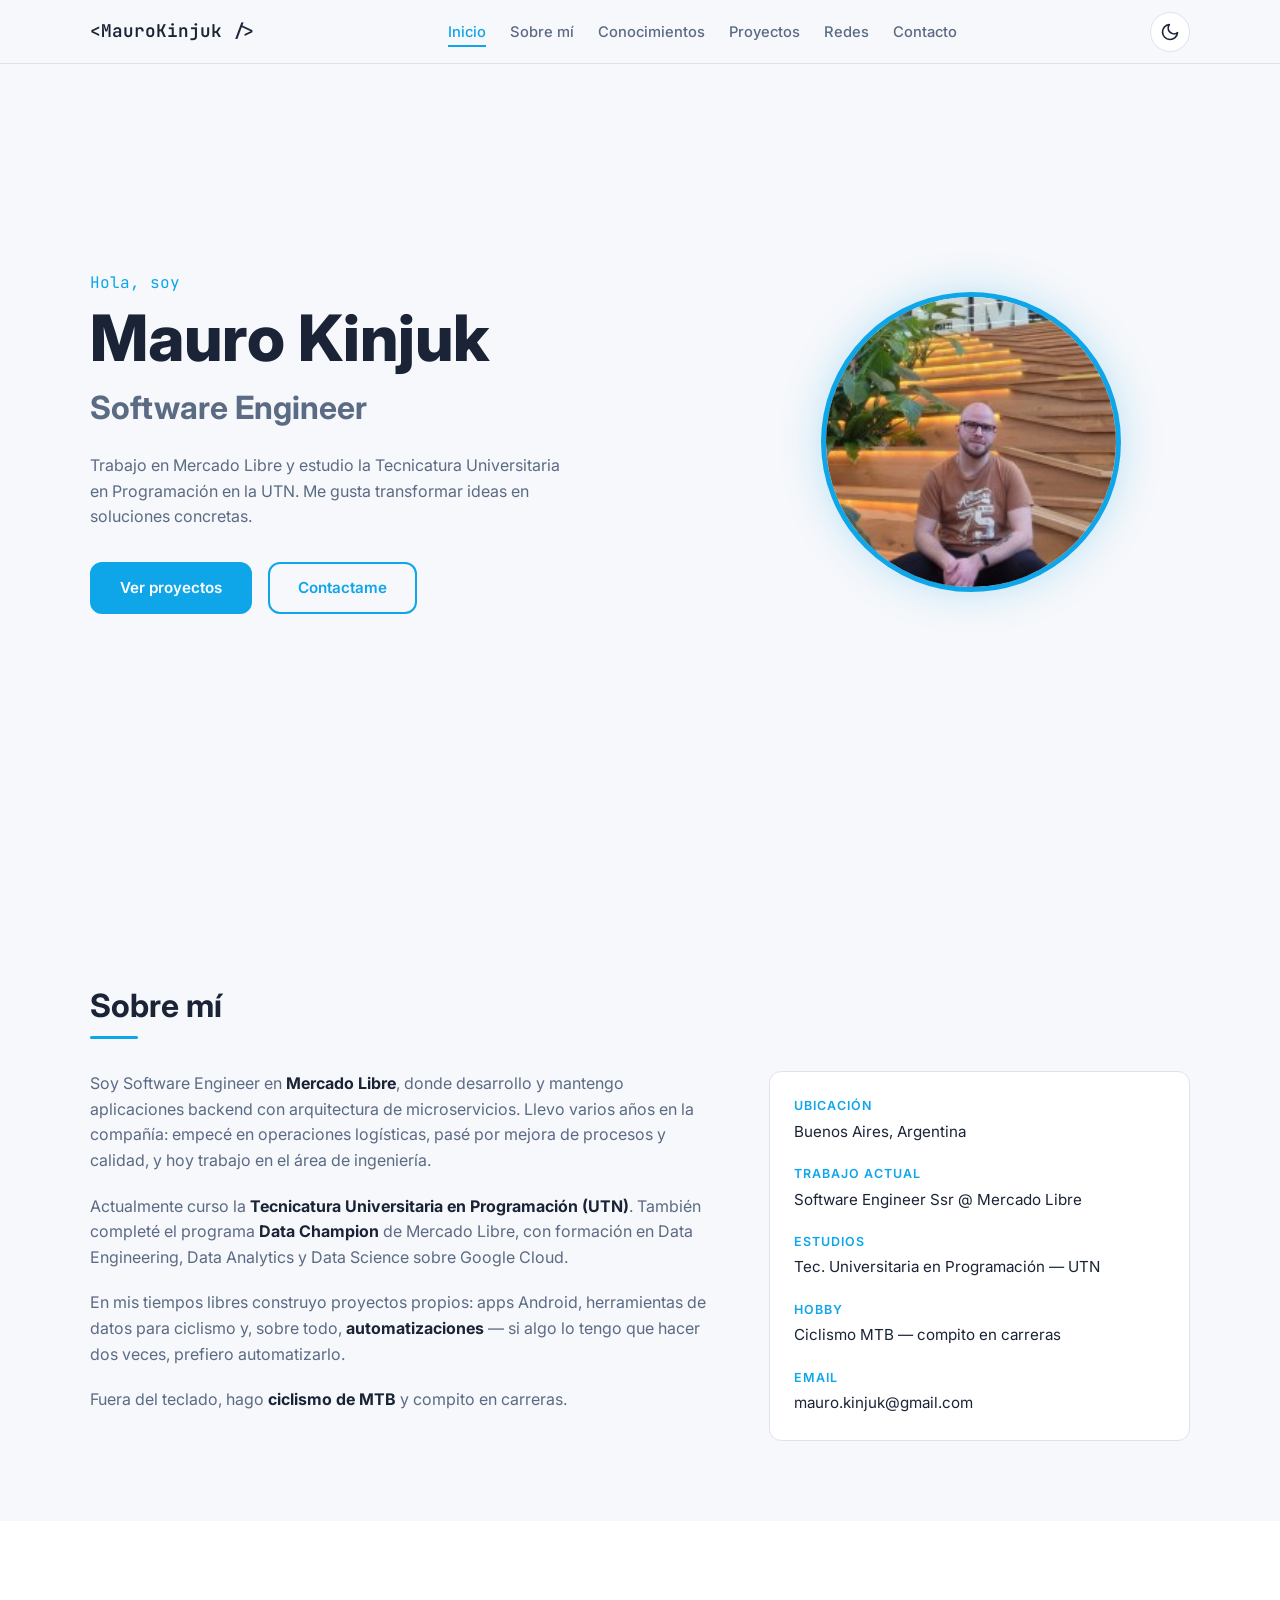
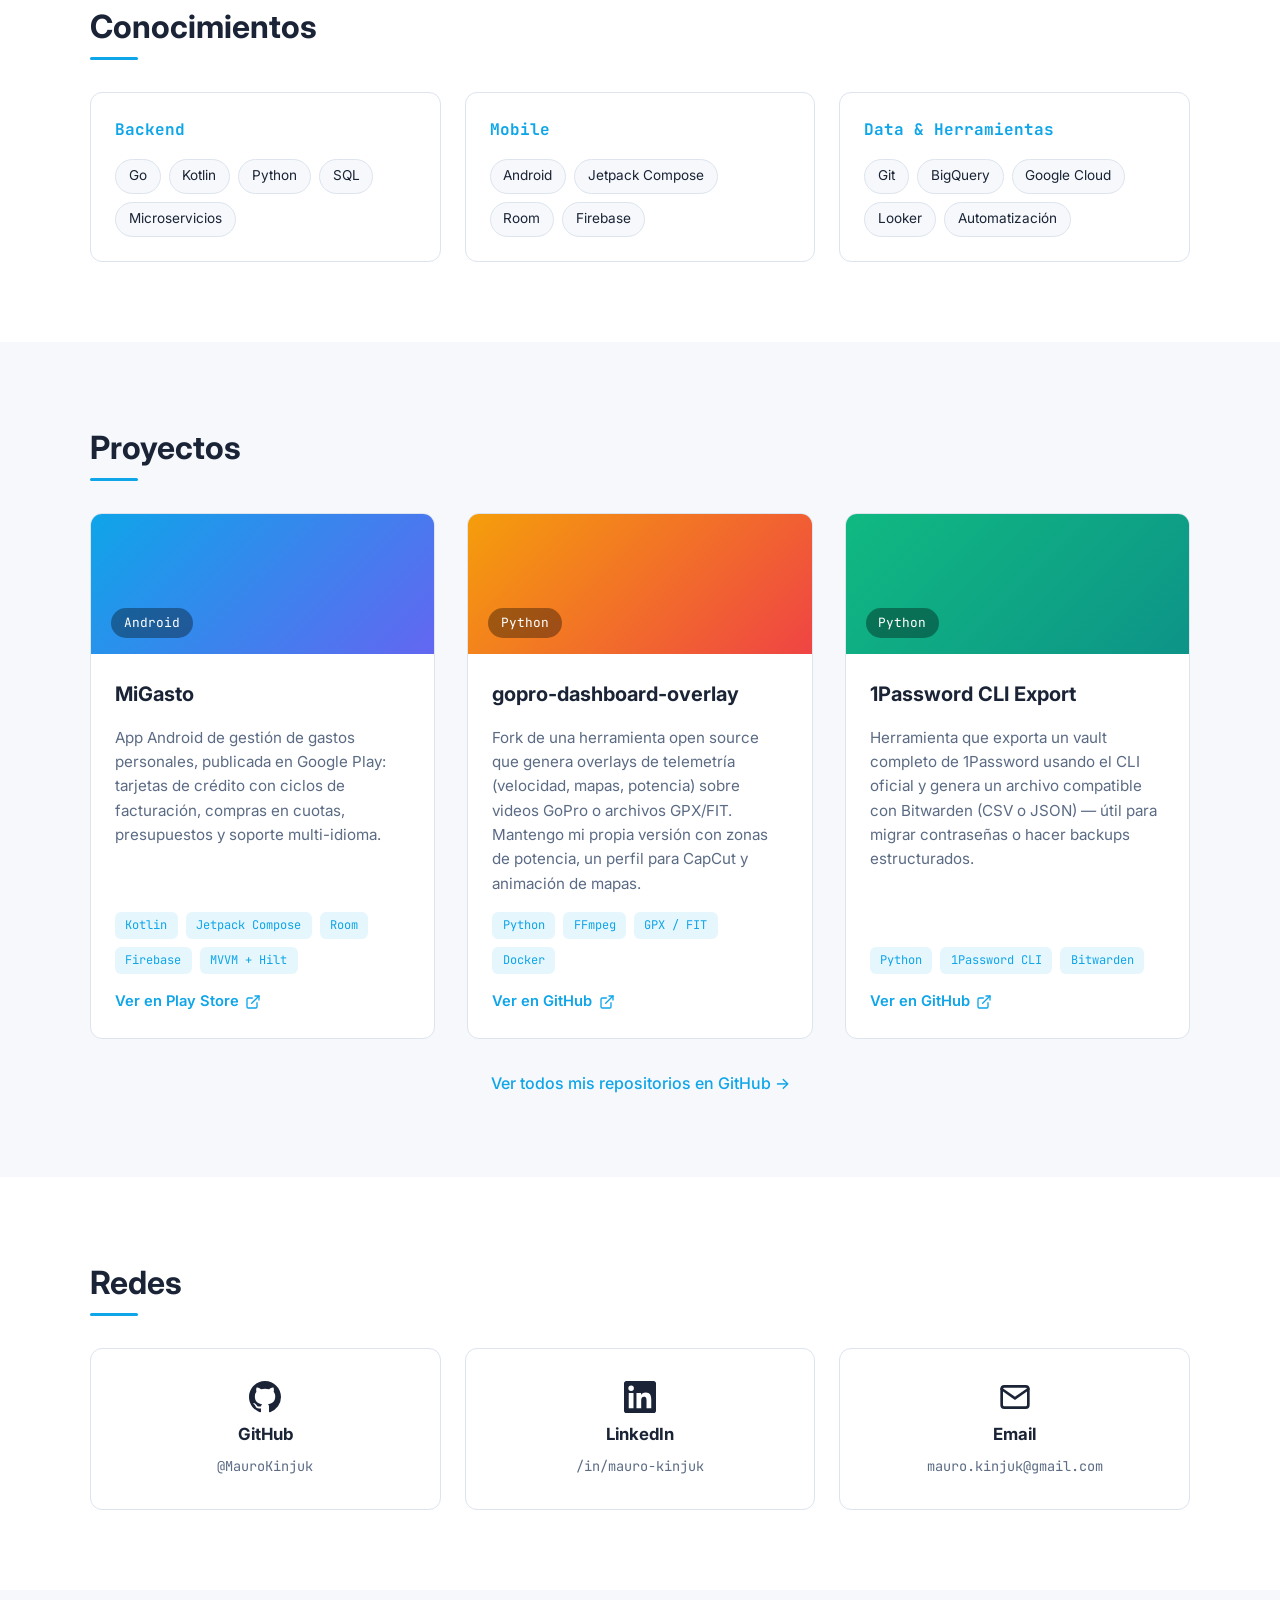
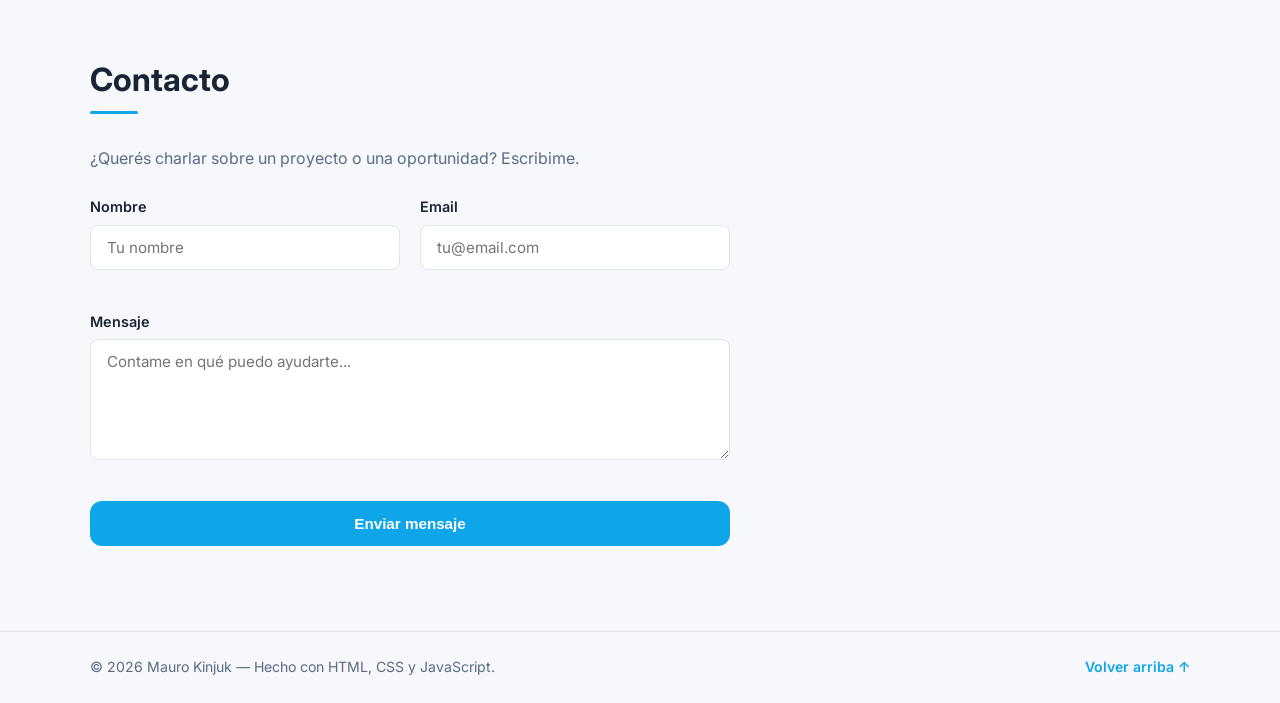
==== index.html @ 1a722864 "Portfolio personal — HTML, CSS y JS vanilla Sitio de una página con menú, presentación con foto, inf" ====
<!DOCTYPE html>
<html lang="es" data-theme="dark">
<head>
  <meta charset="UTF-8">
  <meta name="viewport" content="width=device-width, initial-scale=1.0">
  <meta name="description" content="Portfolio de Mauro Kinjuk — Software Developer en Mercado Libre. Backend, Android, Data.">
  <title>Mauro Kinjuk | Portfolio</title>
  <link rel="preconnect" href="https://fonts.googleapis.com">
  <link rel="preconnect" href="https://fonts.gstatic.com" crossorigin>
  <link href="https://fonts.googleapis.com/css2?family=Inter:wght@400;500;600;700;800&family=JetBrains+Mono:wght@400;600&display=swap" rel="stylesheet">
  <link rel="stylesheet" href="css/styles.css">
  <link rel="icon" href="data:image/svg+xml,%3Csvg xmlns='http://www.w3.org/2000/svg' viewBox='0 0 100 100'%3E%3Crect width='100' height='100' rx='20' fill='%230ea5e9'/%3E%3Ctext x='50' y='68' font-size='52' font-family='monospace' font-weight='bold' fill='white' text-anchor='middle'%3EMK%3C/text%3E%3C/svg%3E">
  <script>
    (function () {
      var saved = localStorage.getItem('theme');
      var theme = saved || (window.matchMedia('(prefers-color-scheme: light)').matches ? 'light' : 'dark');
      document.documentElement.setAttribute('data-theme', theme);
    })();
  </script>
</head>
<body>

  <!-- ======= HEADER / MENU ======= -->
  <header class="header" id="header">
    <nav class="nav container">
      <a href="#inicio" class="nav__logo">&lt;MauroKinjuk /&gt;</a>

      <ul class="nav__list" id="nav-menu">
        <li><a href="#inicio" class="nav__link active">Inicio</a></li>
        <li><a href="#sobre-mi" class="nav__link">Sobre mí</a></li>
        <li><a href="#conocimientos" class="nav__link">Conocimientos</a></li>
        <li><a href="#proyectos" class="nav__link">Proyectos</a></li>
        <li><a href="#redes" class="nav__link">Redes</a></li>
        <li><a href="#contacto" class="nav__link">Contacto</a></li>
      </ul>

      <div class="nav__actions">
        <button class="theme-toggle" id="theme-toggle" aria-label="Cambiar tema">
          <svg class="icon-sun" xmlns="http://www.w3.org/2000/svg" width="20" height="20" viewBox="0 0 24 24" fill="none" stroke="currentColor" stroke-width="2" stroke-linecap="round" stroke-linejoin="round"><circle cx="12" cy="12" r="5"/><line x1="12" y1="1" x2="12" y2="3"/><line x1="12" y1="21" x2="12" y2="23"/><line x1="4.22" y1="4.22" x2="5.64" y2="5.64"/><line x1="18.36" y1="18.36" x2="19.78" y2="19.78"/><line x1="1" y1="12" x2="3" y2="12"/><line x1="21" y1="12" x2="23" y2="12"/><line x1="4.22" y1="19.78" x2="5.64" y2="18.36"/><line x1="18.36" y1="5.64" x2="19.78" y2="4.22"/></svg>
          <svg class="icon-moon" xmlns="http://www.w3.org/2000/svg" width="20" height="20" viewBox="0 0 24 24" fill="none" stroke="currentColor" stroke-width="2" stroke-linecap="round" stroke-linejoin="round"><path d="M21 12.79A9 9 0 1 1 11.21 3 7 7 0 0 0 21 12.79z"/></svg>
        </button>
        <button class="nav__toggle" id="nav-toggle" aria-label="Abrir menú" aria-expanded="false">
          <span></span><span></span><span></span>
        </button>
      </div>
    </nav>
  </header>

  <main>
    <!-- ======= HERO / PRESENTACION ======= -->
    <section class="hero section" id="inicio">
      <div class="container hero__container">
        <div class="hero__data">
          <span class="hero__greeting">Hola, soy</span>
          <h1 class="hero__name">Mauro Kinjuk</h1>
          <h2 class="hero__role">Software Engineer</h2>
          <p class="hero__description">
            Trabajo en Mercado Libre y estudio la Tecnicatura
            Universitaria en Programación en la UTN. Me gusta transformar
            ideas en soluciones concretas.
          </p>
          <div class="hero__buttons">
            <a href="#proyectos" class="btn btn--primary">Ver proyectos</a>
            <a href="#contacto" class="btn btn--outline">Contactame</a>
          </div>
        </div>
        <div class="hero__img">
          <img src="assets/profile.jpg" alt="Foto de Mauro Kinjuk" width="320" height="320">
        </div>
      </div>
    </section>

    <!-- ======= SOBRE MI / INFORMACION GENERAL ======= -->
    <section class="section" id="sobre-mi">
      <div class="container">
        <h2 class="section__title">Sobre mí</h2>
        <div class="about">
          <div class="about__text">
            <p>
              Soy Software Engineer en <strong>Mercado Libre</strong>, donde desarrollo y
              mantengo aplicaciones backend con arquitectura de microservicios.
              Llevo varios años en la compañía: empecé en operaciones logísticas,
              pasé por mejora de procesos y calidad, y hoy trabajo en el área
              de ingeniería.
            </p>
            <p>
              Actualmente curso la <strong>Tecnicatura Universitaria en Programación
              (UTN)</strong>. También completé el programa <strong>Data Champion</strong>
              de Mercado Libre, con formación en Data Engineering, Data Analytics
              y Data Science sobre Google Cloud.
            </p>
            <p>
              En mis tiempos libres construyo proyectos propios: apps Android,
              herramientas de datos para ciclismo y, sobre todo,
              <strong>automatizaciones</strong> — si algo lo tengo que hacer dos
              veces, prefiero automatizarlo.
            </p>
            <p>
              Fuera del teclado, hago <strong>ciclismo de MTB</strong> y compito
              en carreras.
            </p>
          </div>
          <ul class="about__facts">
            <li>
              <span class="fact__label">Ubicación</span>
              <span class="fact__value">Buenos Aires, Argentina</span>
            </li>
            <li>
              <span class="fact__label">Trabajo actual</span>
              <span class="fact__value">Software Engineer Ssr @ Mercado Libre</span>
            </li>
            <li>
              <span class="fact__label">Estudios</span>
              <span class="fact__value">Tec. Universitaria en Programación — UTN</span>
            </li>
            <li>
              <span class="fact__label">Hobby</span>
              <span class="fact__value">Ciclismo MTB — compito en carreras</span>
            </li>
            <li>
              <span class="fact__label">Email</span>
              <a class="fact__value fact__link" href="mailto:mauro.kinjuk@gmail.com">mauro.kinjuk@gmail.com</a>
            </li>
          </ul>
        </div>
      </div>
    </section>

    <!-- ======= CONOCIMIENTOS ======= -->
    <section class="section section--alt" id="conocimientos">
      <div class="container">
        <h2 class="section__title">Conocimientos</h2>
        <div class="skills">
          <div class="skill-group">
            <h3 class="skill-group__title">Backend</h3>
            <ul class="skill-group__list">
              <li class="skill">Go</li>
              <li class="skill">Kotlin</li>
              <li class="skill">Python</li>
              <li class="skill">SQL</li>
              <li class="skill">Microservicios</li>
            </ul>
          </div>
          <div class="skill-group">
            <h3 class="skill-group__title">Mobile</h3>
            <ul class="skill-group__list">
              <li class="skill">Android</li>
              <li class="skill">Jetpack Compose</li>
              <li class="skill">Room</li>
              <li class="skill">Firebase</li>
            </ul>
          </div>
          <div class="skill-group">
            <h3 class="skill-group__title">Data &amp; Herramientas</h3>
            <ul class="skill-group__list">
              <li class="skill">Git</li>
              <li class="skill">BigQuery</li>
              <li class="skill">Google Cloud</li>
              <li class="skill">Looker</li>
              <li class="skill">Automatización</li>
            </ul>
          </div>
        </div>
      </div>
    </section>

    <!-- ======= PROYECTOS ======= -->
    <section class="section" id="proyectos">
      <div class="container">
        <h2 class="section__title">Proyectos</h2>
        <div class="projects">

          <article class="project-card">
            <div class="project-card__header project-card__header--finarg">
              <span class="project-card__tag">Android</span>
            </div>
            <div class="project-card__body">
              <h3 class="project-card__title">MiGasto</h3>
              <p class="project-card__description">
                App Android de gestión de gastos personales, publicada en
                Google Play: tarjetas de crédito con ciclos de facturación,
                compras en cuotas, presupuestos y soporte multi-idioma.
              </p>
              <ul class="project-card__tech">
                <li>Kotlin</li>
                <li>Jetpack Compose</li>
                <li>Room</li>
                <li>Firebase</li>
                <li>MVVM + Hilt</li>
              </ul>
              <a class="project-card__link" href="https://play.google.com/store/apps/details?id=com.tordy.migasto&hl=es_DO" target="_blank" rel="noopener">
                Ver en Play Store
                <svg xmlns="http://www.w3.org/2000/svg" width="16" height="16" viewBox="0 0 24 24" fill="none" stroke="currentColor" stroke-width="2" stroke-linecap="round" stroke-linejoin="round"><path d="M18 13v6a2 2 0 0 1-2 2H5a2 2 0 0 1-2-2V8a2 2 0 0 1 2-2h6"/><polyline points="15 3 21 3 21 9"/><line x1="10" y1="14" x2="21" y2="3"/></svg>
              </a>
            </div>
          </article>

          <article class="project-card">
            <div class="project-card__header project-card__header--gopro">
              <span class="project-card__tag">Python</span>
            </div>
            <div class="project-card__body">
              <h3 class="project-card__title">gopro-dashboard-overlay</h3>
              <p class="project-card__description">
                Fork de una herramienta open source que genera overlays de
                telemetría (velocidad, mapas, potencia) sobre videos GoPro
                o archivos GPX/FIT. Mantengo mi propia versión con zonas de
                potencia, un perfil para CapCut y animación de mapas.
              </p>
              <ul class="project-card__tech">
                <li>Python</li>
                <li>FFmpeg</li>
                <li>GPX / FIT</li>
                <li>Docker</li>
              </ul>
              <a class="project-card__link" href="https://github.com/MauroKinjuk/gopro-dashboard-overlay" target="_blank" rel="noopener">
                Ver en GitHub
                <svg xmlns="http://www.w3.org/2000/svg" width="16" height="16" viewBox="0 0 24 24" fill="none" stroke="currentColor" stroke-width="2" stroke-linecap="round" stroke-linejoin="round"><path d="M18 13v6a2 2 0 0 1-2 2H5a2 2 0 0 1-2-2V8a2 2 0 0 1 2-2h6"/><polyline points="15 3 21 3 21 9"/><line x1="10" y1="14" x2="21" y2="3"/></svg>
              </a>
            </div>
          </article>

          <article class="project-card">
            <div class="project-card__header project-card__header--onepass">
              <span class="project-card__tag">Python</span>
            </div>
            <div class="project-card__body">
              <h3 class="project-card__title">1Password CLI Export</h3>
              <p class="project-card__description">
                Herramienta que exporta un vault completo de 1Password usando
                el CLI oficial y genera un archivo compatible con Bitwarden
                (CSV o JSON) — útil para migrar contraseñas o hacer backups
                estructurados.
              </p>
              <ul class="project-card__tech">
                <li>Python</li>
                <li>1Password CLI</li>
                <li>Bitwarden</li>
              </ul>
              <a class="project-card__link" href="https://github.com/MauroKinjuk/1Password-CLI-Export" target="_blank" rel="noopener">
                Ver en GitHub
                <svg xmlns="http://www.w3.org/2000/svg" width="16" height="16" viewBox="0 0 24 24" fill="none" stroke="currentColor" stroke-width="2" stroke-linecap="round" stroke-linejoin="round"><path d="M18 13v6a2 2 0 0 1-2 2H5a2 2 0 0 1-2-2V8a2 2 0 0 1 2-2h6"/><polyline points="15 3 21 3 21 9"/><line x1="10" y1="14" x2="21" y2="3"/></svg>
              </a>
            </div>
          </article>

        </div>
        <p class="projects__more">
          <a href="https://github.com/MauroKinjuk?tab=repositories" target="_blank" rel="noopener">
            Ver todos mis repositorios en GitHub →
          </a>
        </p>
      </div>
    </section>

    <!-- ======= REDES ======= -->
    <section class="section section--alt" id="redes">
      <div class="container">
        <h2 class="section__title">Redes</h2>
        <div class="social">
          <a class="social-card" href="https://github.com/MauroKinjuk" target="_blank" rel="noopener">
            <svg xmlns="http://www.w3.org/2000/svg" width="32" height="32" viewBox="0 0 24 24" fill="currentColor"><path d="M12 0C5.37 0 0 5.37 0 12c0 5.31 3.435 9.795 8.205 11.385.6.105.825-.255.825-.57 0-.285-.015-1.23-.015-2.235-3.015.555-3.795-.735-4.035-1.41-.135-.345-.72-1.41-1.23-1.695-.42-.225-1.02-.78-.015-.795.945-.015 1.62.87 1.845 1.23 1.08 1.815 2.805 1.305 3.495.99.105-.78.42-1.305.765-1.605-2.67-.3-5.46-1.335-5.46-5.925 0-1.305.465-2.385 1.23-3.225-.12-.3-.54-1.53.12-3.18 0 0 1.005-.315 3.3 1.23.96-.27 1.98-.405 3-.405s2.04.135 3 .405c2.295-1.56 3.3-1.23 3.3-1.23.66 1.65.24 2.88.12 3.18.765.84 1.23 1.905 1.23 3.225 0 4.605-2.805 5.625-5.475 5.925.435.375.81 1.095.81 2.22 0 1.605-.015 2.895-.015 3.3 0 .315.225.69.825.57A12.02 12.02 0 0 0 24 12c0-6.63-5.37-12-12-12z"/></svg>
            <span class="social-card__name">GitHub</span>
            <span class="social-card__user">@MauroKinjuk</span>
          </a>
          <a class="social-card" href="https://www.linkedin.com/in/mauro-kinjuk/" target="_blank" rel="noopener">
            <svg xmlns="http://www.w3.org/2000/svg" width="32" height="32" viewBox="0 0 24 24" fill="currentColor"><path d="M20.447 20.452h-3.554v-5.569c0-1.328-.027-3.037-1.852-3.037-1.853 0-2.136 1.445-2.136 2.939v5.667H9.351V9h3.414v1.561h.046c.477-.9 1.637-1.85 3.37-1.85 3.601 0 4.267 2.37 4.267 5.455v6.286zM5.337 7.433a2.062 2.062 0 1 1 0-4.125 2.062 2.062 0 0 1 0 4.125zM7.119 20.452H3.555V9h3.564v11.452zM22.225 0H1.771C.792 0 0 .774 0 1.729v20.542C0 23.227.792 24 1.771 24h20.451C23.2 24 24 23.227 24 22.271V1.729C24 .774 23.2 0 22.225 0z"/></svg>
            <span class="social-card__name">LinkedIn</span>
            <span class="social-card__user">/in/mauro-kinjuk</span>
          </a>
          <a class="social-card" href="mailto:mauro.kinjuk@gmail.com">
            <svg xmlns="http://www.w3.org/2000/svg" width="32" height="32" viewBox="0 0 24 24" fill="none" stroke="currentColor" stroke-width="2" stroke-linecap="round" stroke-linejoin="round"><path d="M4 4h16c1.1 0 2 .9 2 2v12c0 1.1-.9 2-2 2H4c-1.1 0-2-.9-2-2V6c0-1.1.9-2 2-2z"/><polyline points="22,6 12,13 2,6"/></svg>
            <span class="social-card__name">Email</span>
            <span class="social-card__user">mauro.kinjuk@gmail.com</span>
          </a>
        </div>
      </div>
    </section>

    <!-- ======= CONTACTO ======= -->
    <section class="section" id="contacto">
      <div class="container">
        <h2 class="section__title">Contacto</h2>
        <p class="contact__intro">¿Querés charlar sobre un proyecto o una oportunidad? Escribime.</p>
        <form class="contact-form" id="contact-form" novalidate>
          <div class="form-row">
            <div class="form-field">
              <label for="nombre">Nombre</label>
              <input type="text" id="nombre" name="nombre" placeholder="Tu nombre" required>
              <span class="form-error" id="error-nombre"></span>
            </div>
            <div class="form-field">
              <label for="email">Email</label>
              <input type="email" id="email" name="email" placeholder="tu@email.com" required>
              <span class="form-error" id="error-email"></span>
            </div>
          </div>
          <div class="form-field">
            <label for="mensaje">Mensaje</label>
            <textarea id="mensaje" name="mensaje" rows="5" placeholder="Contame en qué puedo ayudarte..." required></textarea>
            <span class="form-error" id="error-mensaje"></span>
          </div>
          <button type="submit" class="btn btn--primary">Enviar mensaje</button>
          <p class="form-status" id="form-status" role="status"></p>
        </form>
      </div>
    </section>
  </main>

  <!-- ======= FOOTER ======= -->
  <footer class="footer">
    <div class="container footer__container">
      <p>© <span id="year"></span> Mauro Kinjuk — Hecho con HTML, CSS y JavaScript.</p>
      <a href="#inicio" class="footer__top">Volver arriba ↑</a>
    </div>
  </footer>

  <script src="js/main.js"></script>
</body>
</html>
---- css/styles.css ----
/* ======= VARIABLES / TEMAS ======= */
:root {
  --font-body: 'Inter', system-ui, -apple-system, sans-serif;
  --font-mono: 'JetBrains Mono', ui-monospace, monospace;
  --accent: #0ea5e9;
  --accent-hover: #0284c7;
  --radius: 12px;
  --header-height: 64px;
  --transition: 0.25s ease;
}

[data-theme="dark"] {
  --bg: #0b1120;
  --bg-alt: #111a2e;
  --surface: #16203a;
  --surface-hover: #1d2b4a;
  --text: #e5eaf3;
  --text-muted: #9aa7bd;
  --border: #24304d;
  --shadow: rgba(0, 0, 0, 0.4);
}

[data-theme="light"] {
  --bg: #f6f8fb;
  --bg-alt: #ffffff;
  --surface: #ffffff;
  --surface-hover: #eef2f7;
  --text: #1a2436;
  --text-muted: #5b6b84;
  --border: #dde4ee;
  --shadow: rgba(15, 35, 70, 0.1);
}

/* ======= BASE ======= */
*, *::before, *::after { box-sizing: border-box; margin: 0; padding: 0; }

html { scroll-behavior: smooth; }

body {
  font-family: var(--font-body);
  background: var(--bg);
  color: var(--text);
  line-height: 1.6;
  transition: background var(--transition), color var(--transition);
}

img { max-width: 100%; display: block; }
a { color: var(--accent); text-decoration: none; }
ul { list-style: none; }

.container {
  width: min(1100px, 90%);
  margin-inline: auto;
}

.section {
  padding: 5rem 0;
  scroll-margin-top: var(--header-height);
}

.section--alt { background: var(--bg-alt); }

.section__title {
  font-size: 2rem;
  margin-bottom: 2.5rem;
  position: relative;
  display: inline-block;
}

.section__title::after {
  content: '';
  position: absolute;
  left: 0;
  bottom: -8px;
  width: 48px;
  height: 3px;
  background: var(--accent);
  border-radius: 2px;
}

.btn {
  display: inline-block;
  padding: 0.75rem 1.75rem;
  border-radius: var(--radius);
  font-weight: 600;
  font-size: 0.95rem;
  cursor: pointer;
  border: 2px solid var(--accent);
  transition: all var(--transition);
}

.btn--primary {
  background: var(--accent);
  color: #fff;
}
.btn--primary:hover { background: var(--accent-hover); border-color: var(--accent-hover); }

.btn--outline {
  background: transparent;
  color: var(--accent);
}
.btn--outline:hover { background: var(--accent); color: #fff; }

/* ======= HEADER / NAV ======= */
.header {
  position: fixed;
  top: 0;
  left: 0;
  width: 100%;
  height: var(--header-height);
  background: var(--bg);
  border-bottom: 1px solid var(--border);
  z-index: 100;
  transition: background var(--transition), box-shadow var(--transition);
}

.header.scrolled { box-shadow: 0 4px 20px var(--shadow); }

.nav {
  height: 100%;
  display: flex;
  align-items: center;
  justify-content: space-between;
  gap: 1rem;
}

.nav__logo {
  font-family: var(--font-mono);
  font-weight: 600;
  font-size: 1.1rem;
  color: var(--text);
}
.nav__logo:hover { color: var(--accent); }

.nav__list {
  display: flex;
  gap: 1.5rem;
}

.nav__link {
  color: var(--text-muted);
  font-size: 0.92rem;
  font-weight: 500;
  padding: 0.25rem 0;
  border-bottom: 2px solid transparent;
  transition: color var(--transition);
}

.nav__link:hover, .nav__link.active {
  color: var(--accent);
  border-bottom-color: var(--accent);
}

.nav__actions {
  display: flex;
  align-items: center;
  gap: 0.75rem;
}

.theme-toggle {
  background: var(--surface);
  border: 1px solid var(--border);
  color: var(--text);
  border-radius: 50%;
  width: 40px;
  height: 40px;
  display: grid;
  place-items: center;
  cursor: pointer;
  transition: all var(--transition);
}
.theme-toggle:hover { background: var(--surface-hover); }

[data-theme="dark"] .icon-moon { display: none; }
[data-theme="light"] .icon-sun { display: none; }

.nav__toggle {
  display: none;
  flex-direction: column;
  gap: 5px;
  background: none;
  border: none;
  cursor: pointer;
  padding: 6px;
}
.nav__toggle span {
  width: 24px;
  height: 2px;
  background: var(--text);
  transition: all var(--transition);
}

/* ======= HERO ======= */
.hero {
  min-height: 100vh;
  display: flex;
  align-items: center;
  padding-top: var(--header-height);
}

.hero__container {
  display: grid;
  grid-template-columns: 1.4fr 1fr;
  align-items: center;
  gap: 3rem;
}

.hero__greeting {
  font-family: var(--font-mono);
  color: var(--accent);
  font-size: 1rem;
}

.hero__name {
  font-size: clamp(2.5rem, 6vw, 4rem);
  font-weight: 800;
  line-height: 1.1;
  margin: 0.5rem 0;
}

.hero__role {
  font-size: clamp(1.3rem, 3vw, 2rem);
  font-weight: 700;
  color: var(--text-muted);
  margin-bottom: 1.25rem;
}

.hero__description {
  color: var(--text-muted);
  max-width: 480px;
  margin-bottom: 2rem;
}

.hero__buttons {
  display: flex;
  gap: 1rem;
  flex-wrap: wrap;
}

.hero__img {
  display: flex;
  justify-content: center;
}

.hero__img img {
  width: 300px;
  height: 300px;
  object-fit: cover;
  border-radius: 50%;
  border: 5px solid var(--accent);
  box-shadow: 0 0 40px rgba(14, 165, 233, 0.25);
}

/* ======= SOBRE MI ======= */
.about {
  display: grid;
  grid-template-columns: 1.5fr 1fr;
  gap: 3rem;
  align-items: start;
}

.about__text p { margin-bottom: 1.25rem; color: var(--text-muted); }
.about__text strong { color: var(--text); }

.about__facts {
  background: var(--surface);
  border: 1px solid var(--border);
  border-radius: var(--radius);
  padding: 1.5rem;
  display: flex;
  flex-direction: column;
  gap: 1.25rem;
}

.fact__label {
  display: block;
  font-size: 0.78rem;
  text-transform: uppercase;
  letter-spacing: 0.08em;
  color: var(--accent);
  font-weight: 600;
  margin-bottom: 0.15rem;
}

.fact__value { color: var(--text); font-size: 0.95rem; }
.fact__link:hover { text-decoration: underline; }

/* ======= CONOCIMIENTOS ======= */
.skills {
  display: grid;
  grid-template-columns: repeat(auto-fit, minmax(230px, 1fr));
  gap: 1.5rem;
}

.skill-group {
  background: var(--surface);
  border: 1px solid var(--border);
  border-radius: var(--radius);
  padding: 1.5rem;
  transition: transform var(--transition), border-color var(--transition);
}

.skill-group:hover {
  transform: translateY(-4px);
  border-color: var(--accent);
}

.skill-group__title {
  font-size: 1rem;
  color: var(--accent);
  margin-bottom: 1rem;
  font-family: var(--font-mono);
}

.skill-group__list {
  display: flex;
  flex-wrap: wrap;
  gap: 0.5rem;
}

.skill {
  background: var(--bg);
  border: 1px solid var(--border);
  color: var(--text);
  font-size: 0.85rem;
  padding: 0.35rem 0.8rem;
  border-radius: 999px;
  transition: all var(--transition);
}

.skill:hover { border-color: var(--accent); color: var(--accent); }

/* ======= PROYECTOS ======= */
.projects {
  display: grid;
  grid-template-columns: repeat(auto-fit, minmax(320px, 1fr));
  gap: 2rem;
}

.project-card {
  background: var(--surface);
  border: 1px solid var(--border);
  border-radius: var(--radius);
  overflow: hidden;
  display: flex;
  flex-direction: column;
  transition: transform var(--transition), border-color var(--transition), box-shadow var(--transition);
}

.project-card:hover {
  transform: translateY(-6px);
  border-color: var(--accent);
  box-shadow: 0 12px 32px var(--shadow);
}

.project-card__header {
  height: 140px;
  display: flex;
  align-items: flex-end;
  padding: 1rem 1.25rem;
}

.project-card__header--finarg {
  background: linear-gradient(135deg, #0ea5e9 0%, #6366f1 100%);
}

.project-card__header--gopro {
  background: linear-gradient(135deg, #f59e0b 0%, #ef4444 100%);
}

.project-card__header--onepass {
  background: linear-gradient(135deg, #10b981 0%, #0d9488 100%);
}

.project-card__tag {
  background: rgba(0, 0, 0, 0.35);
  color: #fff;
  font-family: var(--font-mono);
  font-size: 0.8rem;
  padding: 0.3rem 0.8rem;
  border-radius: 999px;
  backdrop-filter: blur(4px);
}

.project-card__body {
  padding: 1.5rem;
  display: flex;
  flex-direction: column;
  gap: 1rem;
  flex: 1;
}

.project-card__title { font-size: 1.25rem; }

.project-card__description {
  color: var(--text-muted);
  font-size: 0.95rem;
  flex: 1;
}

.project-card__tech {
  display: flex;
  flex-wrap: wrap;
  gap: 0.5rem;
}

.project-card__tech li {
  font-family: var(--font-mono);
  font-size: 0.75rem;
  color: var(--accent);
  background: rgba(14, 165, 233, 0.1);
  padding: 0.25rem 0.65rem;
  border-radius: 6px;
}

.project-card__link {
  display: inline-flex;
  align-items: center;
  gap: 0.4rem;
  font-weight: 600;
  font-size: 0.92rem;
}
.project-card__link:hover { text-decoration: underline; }

.projects__more {
  margin-top: 2rem;
  text-align: center;
  font-weight: 500;
}

/* ======= REDES ======= */
.social {
  display: grid;
  grid-template-columns: repeat(auto-fit, minmax(240px, 1fr));
  gap: 1.5rem;
}

.social-card {
  background: var(--surface);
  border: 1px solid var(--border);
  border-radius: var(--radius);
  padding: 2rem 1.5rem;
  display: flex;
  flex-direction: column;
  align-items: center;
  gap: 0.5rem;
  color: var(--text);
  text-align: center;
  transition: all var(--transition);
}

.social-card:hover {
  transform: translateY(-4px);
  border-color: var(--accent);
  color: var(--accent);
  box-shadow: 0 10px 28px var(--shadow);
}

.social-card__name { font-weight: 700; font-size: 1.05rem; }
.social-card__user { font-family: var(--font-mono); font-size: 0.85rem; color: var(--text-muted); }

/* ======= CONTACTO ======= */
#contacto { padding: 4rem 0 3rem; }

.contact__intro { color: var(--text-muted); margin-bottom: 1.5rem; }

.contact-form {
  max-width: 640px;
  display: flex;
  flex-direction: column;
  gap: 1.25rem;
}

.form-row {
  display: grid;
  grid-template-columns: 1fr 1fr;
  gap: 1.25rem;
}

.form-field { display: flex; flex-direction: column; gap: 0.4rem; }

.form-field label { font-weight: 600; font-size: 0.9rem; }

.form-field input,
.form-field textarea {
  background: var(--surface);
  border: 1px solid var(--border);
  border-radius: 8px;
  padding: 0.75rem 1rem;
  color: var(--text);
  font-family: var(--font-body);
  font-size: 0.95rem;
  transition: border-color var(--transition);
  resize: vertical;
}

.form-field input:focus,
.form-field textarea:focus {
  outline: none;
  border-color: var(--accent);
}

.form-field.invalid input,
.form-field.invalid textarea { border-color: #ef4444; }

.form-error {
  color: #ef4444;
  font-size: 0.8rem;
  min-height: 1.1em;
}

.form-status { font-size: 0.9rem; color: var(--accent); min-height: 1.2em; }

/* ======= FOOTER ======= */
.footer {
  border-top: 1px solid var(--border);
  padding: 1.5rem 0;
  color: var(--text-muted);
  font-size: 0.88rem;
}

.footer__container {
  display: flex;
  justify-content: space-between;
  align-items: center;
  gap: 1rem;
  flex-wrap: wrap;
}

.footer__top { font-weight: 600; }

/* ======= RESPONSIVE ======= */
@media (max-width: 820px) {
  .hero__container {
    grid-template-columns: 1fr;
    text-align: center;
    gap: 2rem;
  }
  .hero__description { margin-inline: auto; }
  .hero__buttons { justify-content: center; }
  .hero__img { order: -1; }
  .hero__img img { width: 220px; height: 220px; }

  .about { grid-template-columns: 1fr; }

  .nav__list {
    position: fixed;
    top: var(--header-height);
    right: -100%;
    flex-direction: column;
    background: var(--bg-alt);
    border-left: 1px solid var(--border);
    width: min(280px, 75vw);
    height: calc(100vh - var(--header-height));
    padding: 2rem;
    gap: 1.25rem;
    transition: right var(--transition);
  }
  .nav__list.open { right: 0; }

  .nav__toggle { display: flex; }
  .nav__toggle.open span:nth-child(1) { transform: translateY(7px) rotate(45deg); }
  .nav__toggle.open span:nth-child(2) { opacity: 0; }
  .nav__toggle.open span:nth-child(3) { transform: translateY(-7px) rotate(-45deg); }
}

@media (max-width: 560px) {
  .form-row { grid-template-columns: 1fr; }
  .section { padding: 3.5rem 0; }
}

/* Ventanas bajas: compactar contacto para que el form entre completo */
@media (max-height: 720px) {
  #contacto { padding: 2.5rem 0 2rem; }
  #contacto .section__title { font-size: 1.5rem; margin-bottom: 1.25rem; }
  .contact__intro { margin-bottom: 1rem; }
  .contact-form { gap: 0.85rem; }
  .contact-form textarea { min-height: 90px; }
}
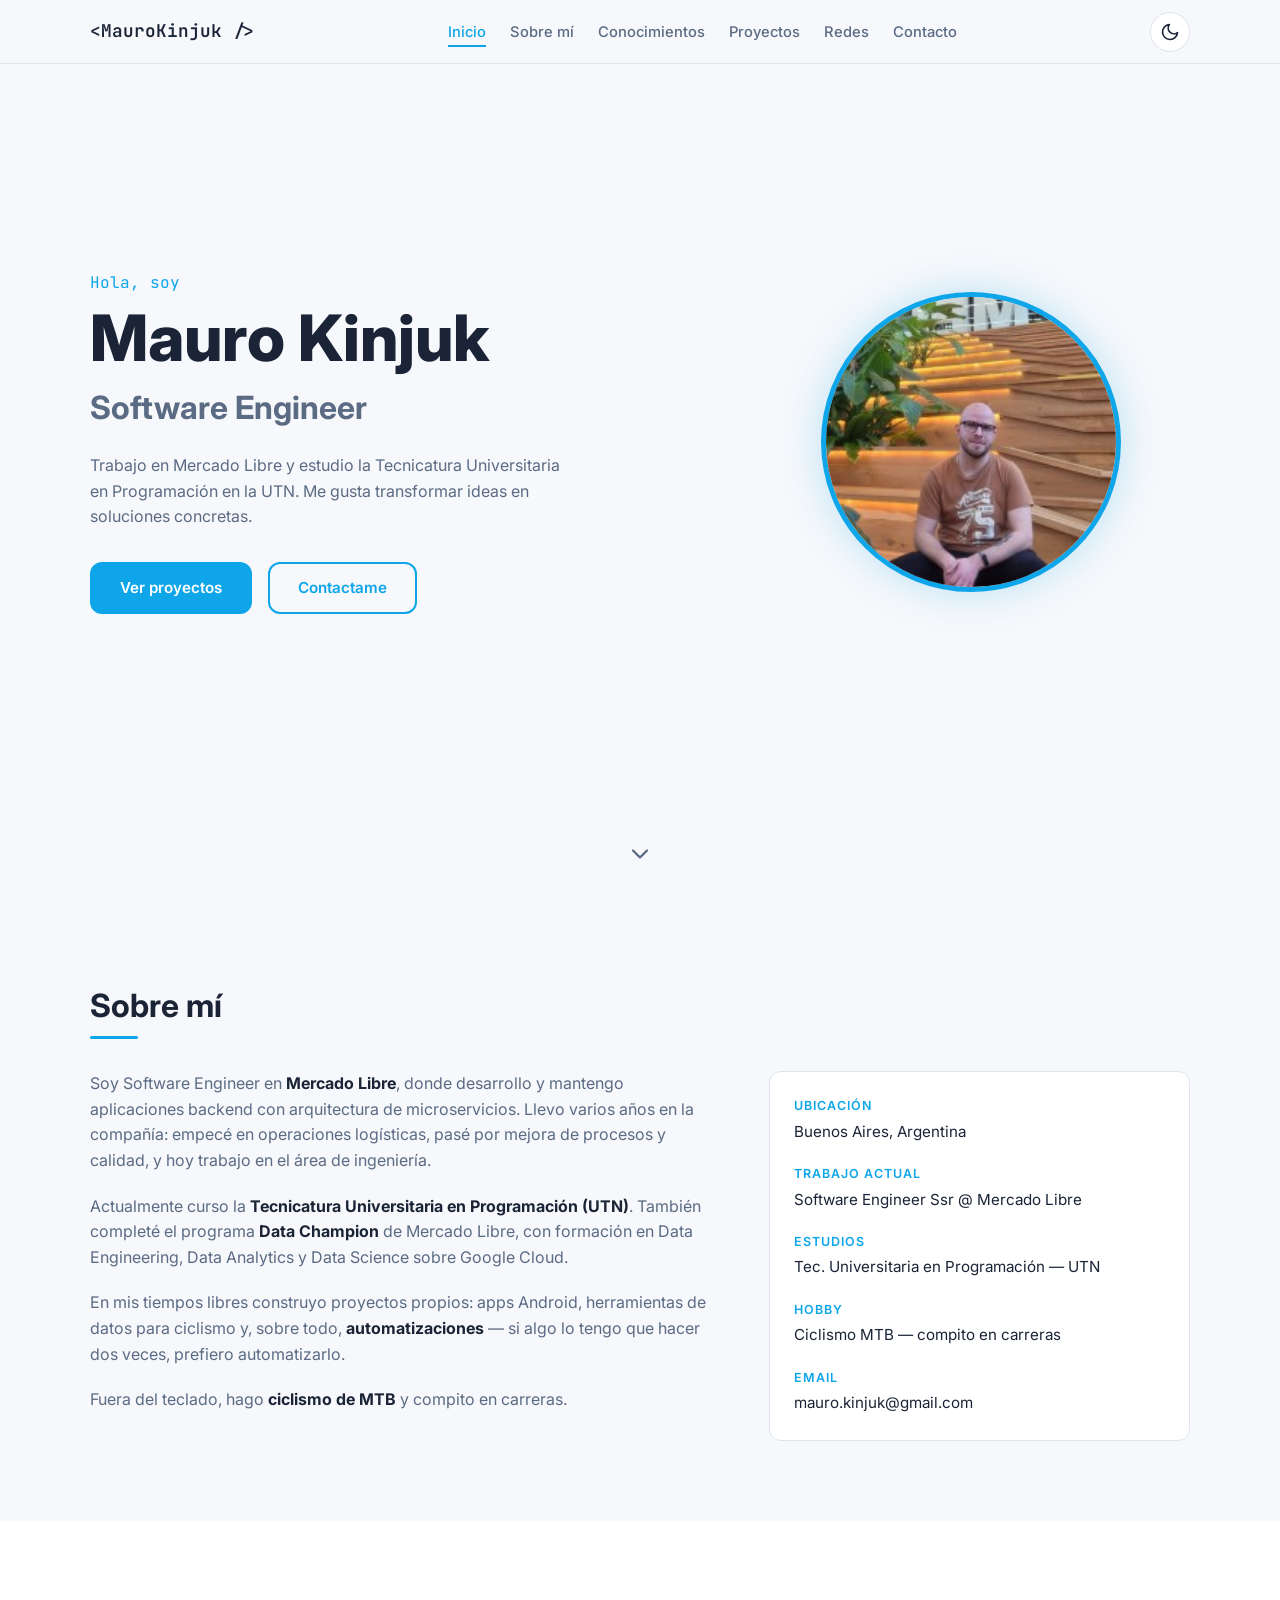
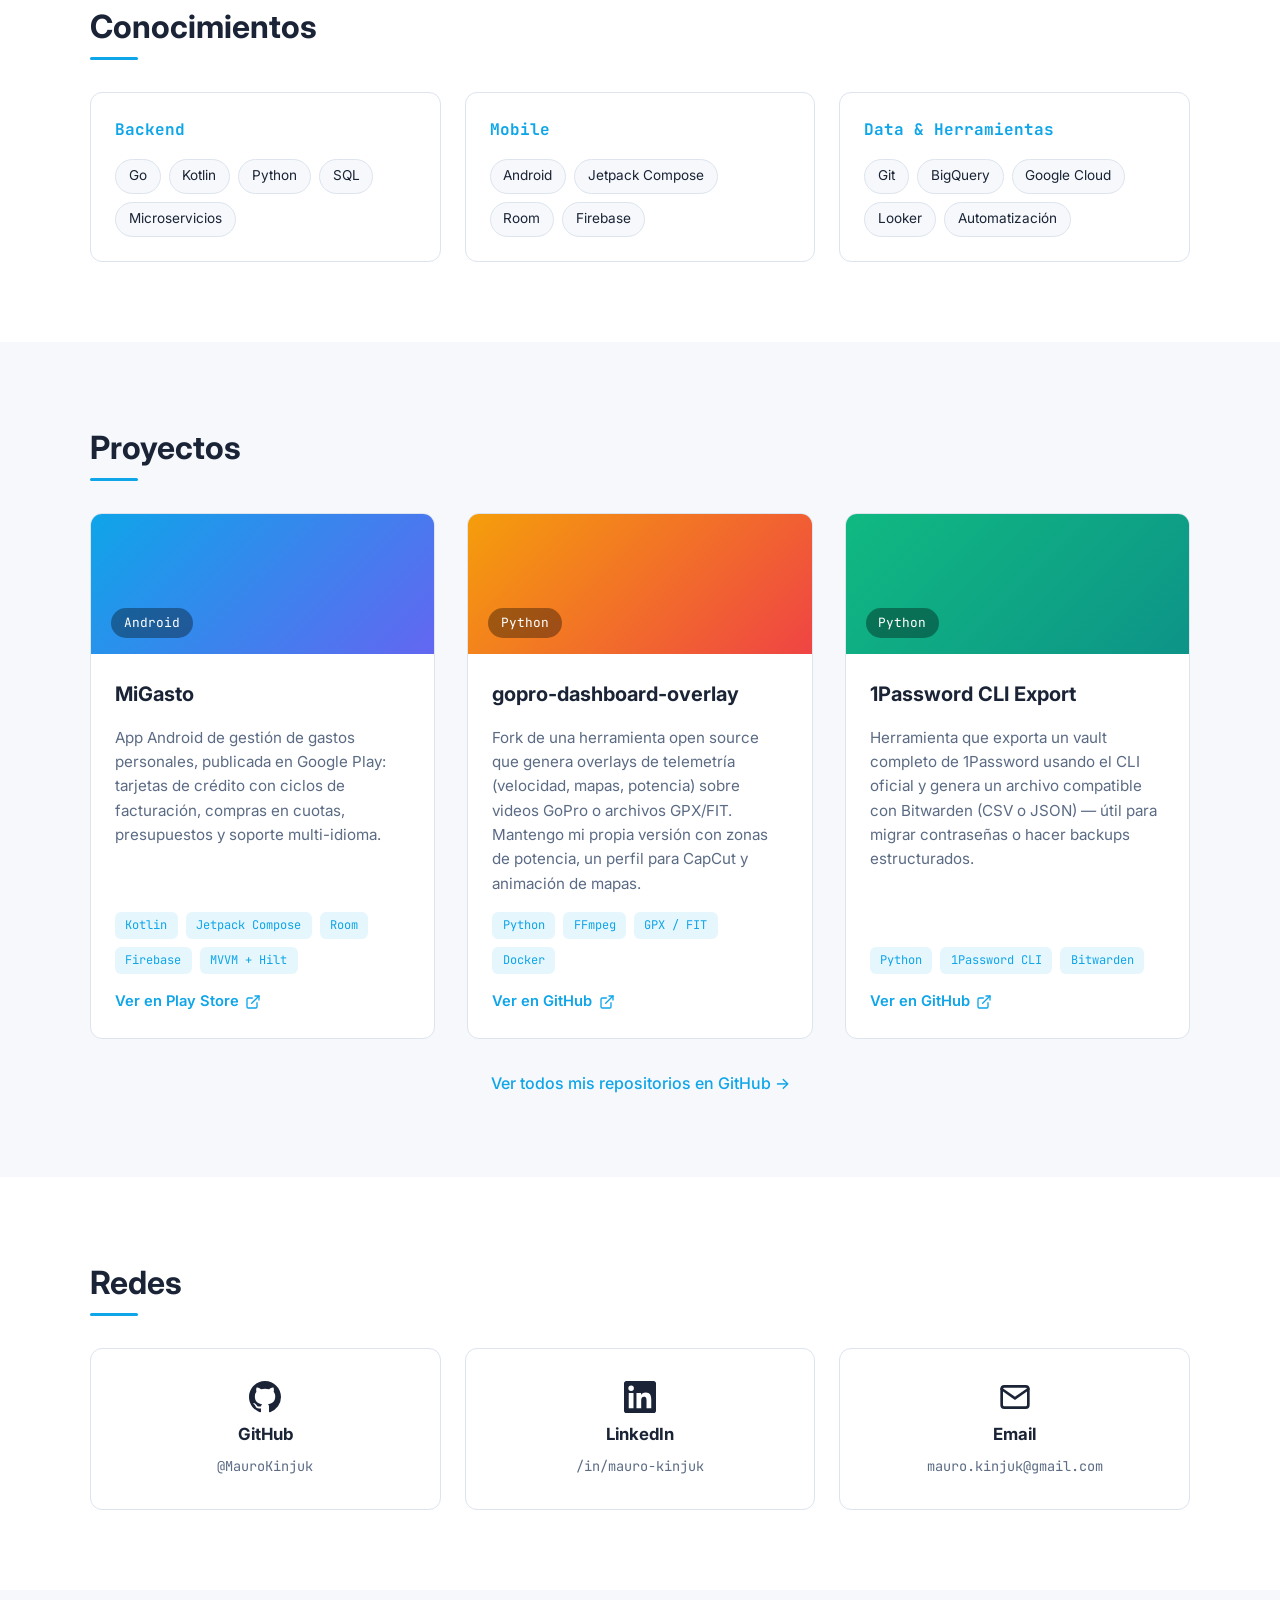
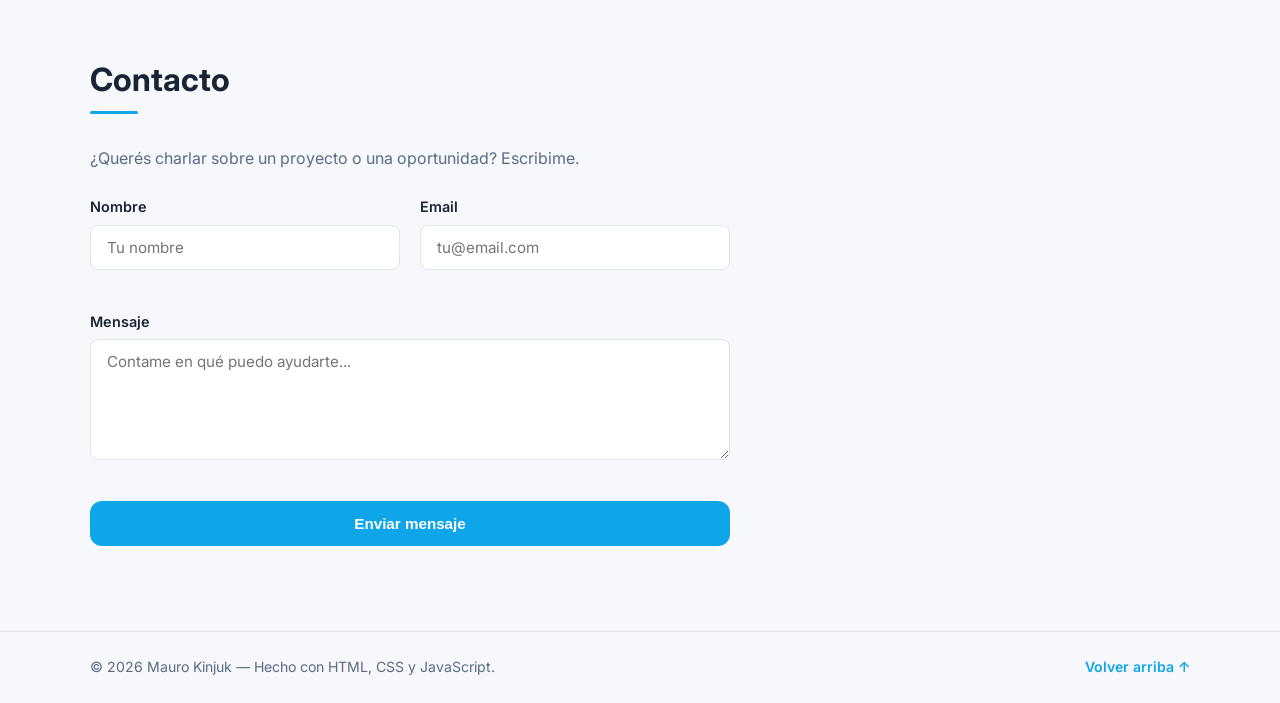
==== commit 022a2bd6: "Add scroll indicator to hero Animated chevron linking to the about section so visitors know there is" ====
--- a/index.html
+++ b/index.html
@@ -68,6 +68,9 @@
           <img src="assets/profile.jpg" alt="Foto de Mauro Kinjuk" width="320" height="320">
         </div>
       </div>
+      <a href="#sobre-mi" class="scroll-indicator" id="scroll-indicator" aria-label="Scroll hacia abajo">
+        <svg xmlns="http://www.w3.org/2000/svg" width="28" height="28" viewBox="0 0 24 24" fill="none" stroke="currentColor" stroke-width="2" stroke-linecap="round" stroke-linejoin="round"><polyline points="6 9 12 15 18 9"/></svg>
+      </a>
     </section>
 
     <!-- ======= SOBRE MI / INFORMACION GENERAL ======= -->
--- a/css/styles.css
+++ b/css/styles.css
@@ -196,6 +196,38 @@
   display: flex;
   align-items: center;
   padding-top: var(--header-height);
+  position: relative;
+}
+
+.scroll-indicator {
+  position: absolute;
+  bottom: 1.5rem;
+  left: 50%;
+  transform: translateX(-50%);
+  color: var(--text-muted);
+  display: grid;
+  place-items: center;
+  width: 44px;
+  height: 44px;
+  border-radius: 50%;
+  animation: bounce 2s ease-in-out infinite;
+  transition: opacity 0.4s ease, color var(--transition);
+}
+
+.scroll-indicator:hover { color: var(--accent); }
+
+.scroll-indicator.hidden {
+  opacity: 0;
+  pointer-events: none;
+}
+
+@keyframes bounce {
+  0%, 100% { transform: translateX(-50%) translateY(0); }
+  50% { transform: translateX(-50%) translateY(10px); }
+}
+
+@media (prefers-reduced-motion: reduce) {
+  .scroll-indicator { animation: none; }
 }
 
 .hero__container {
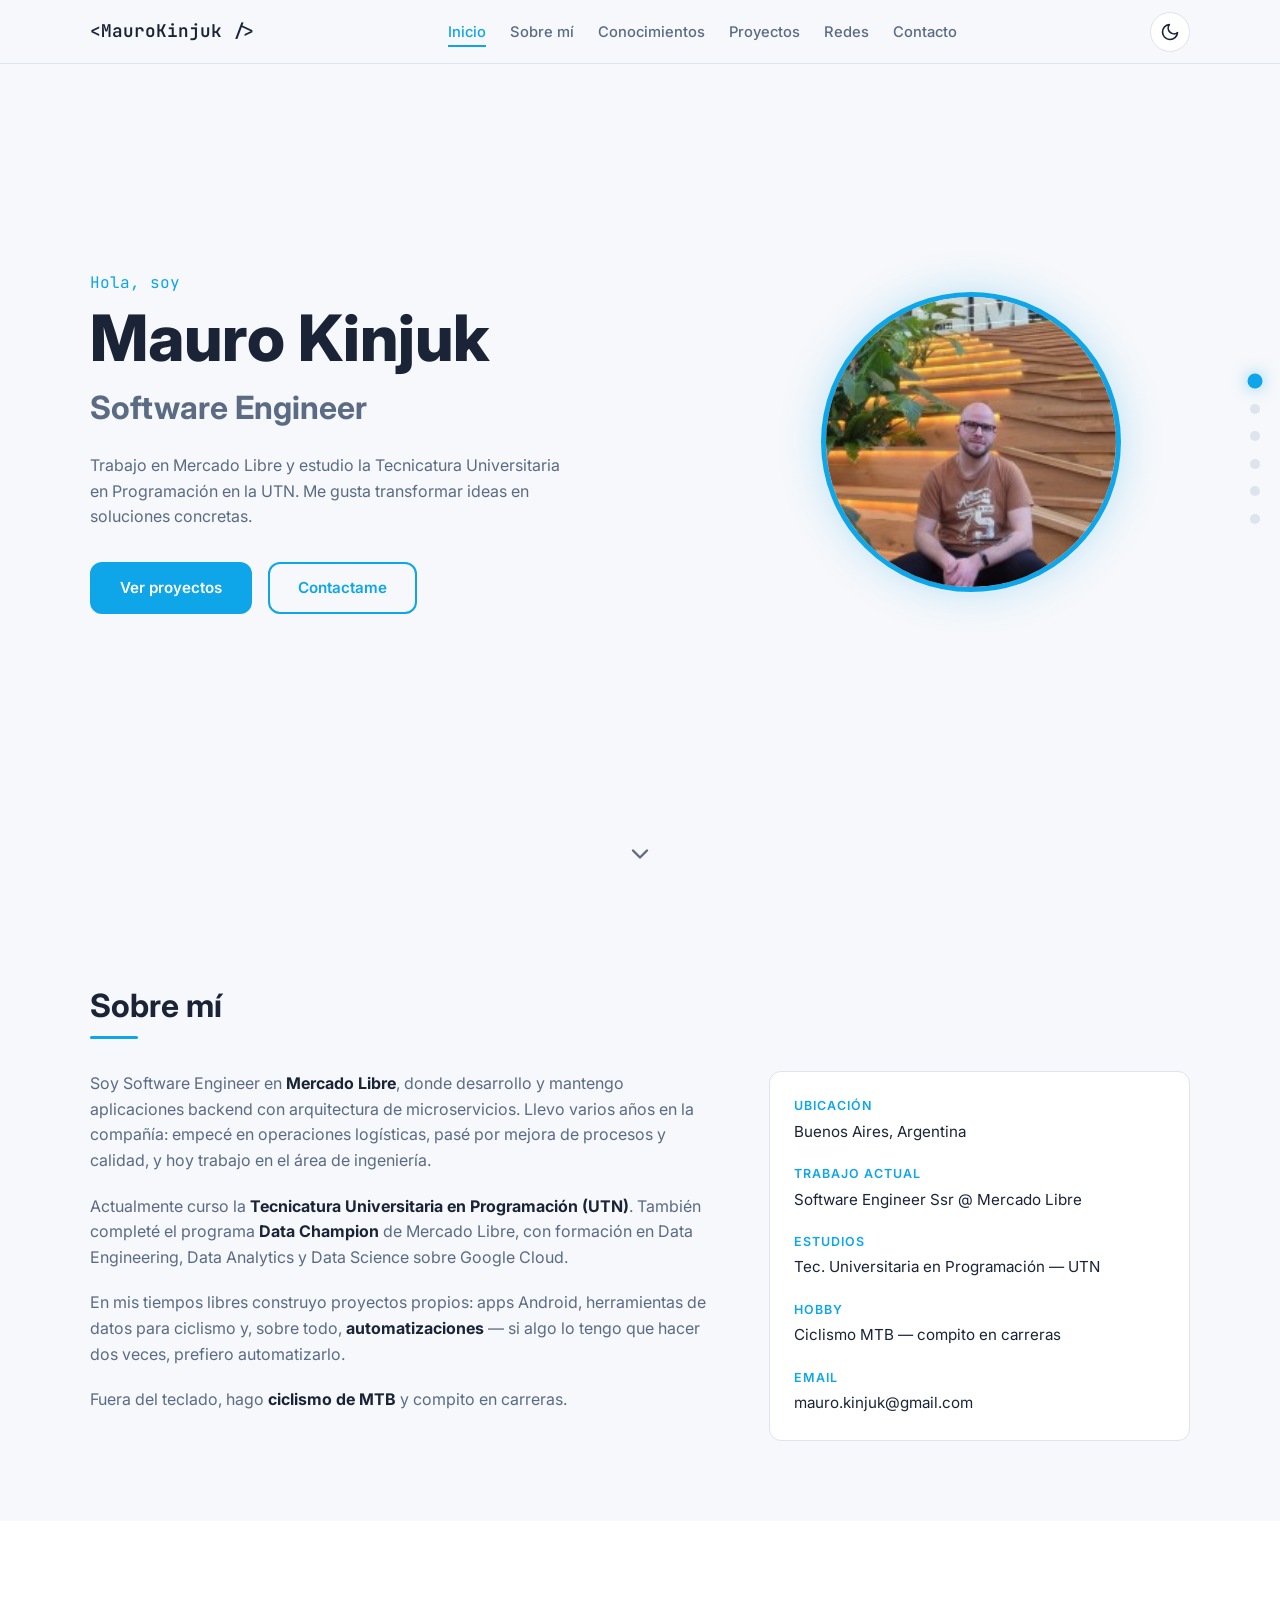
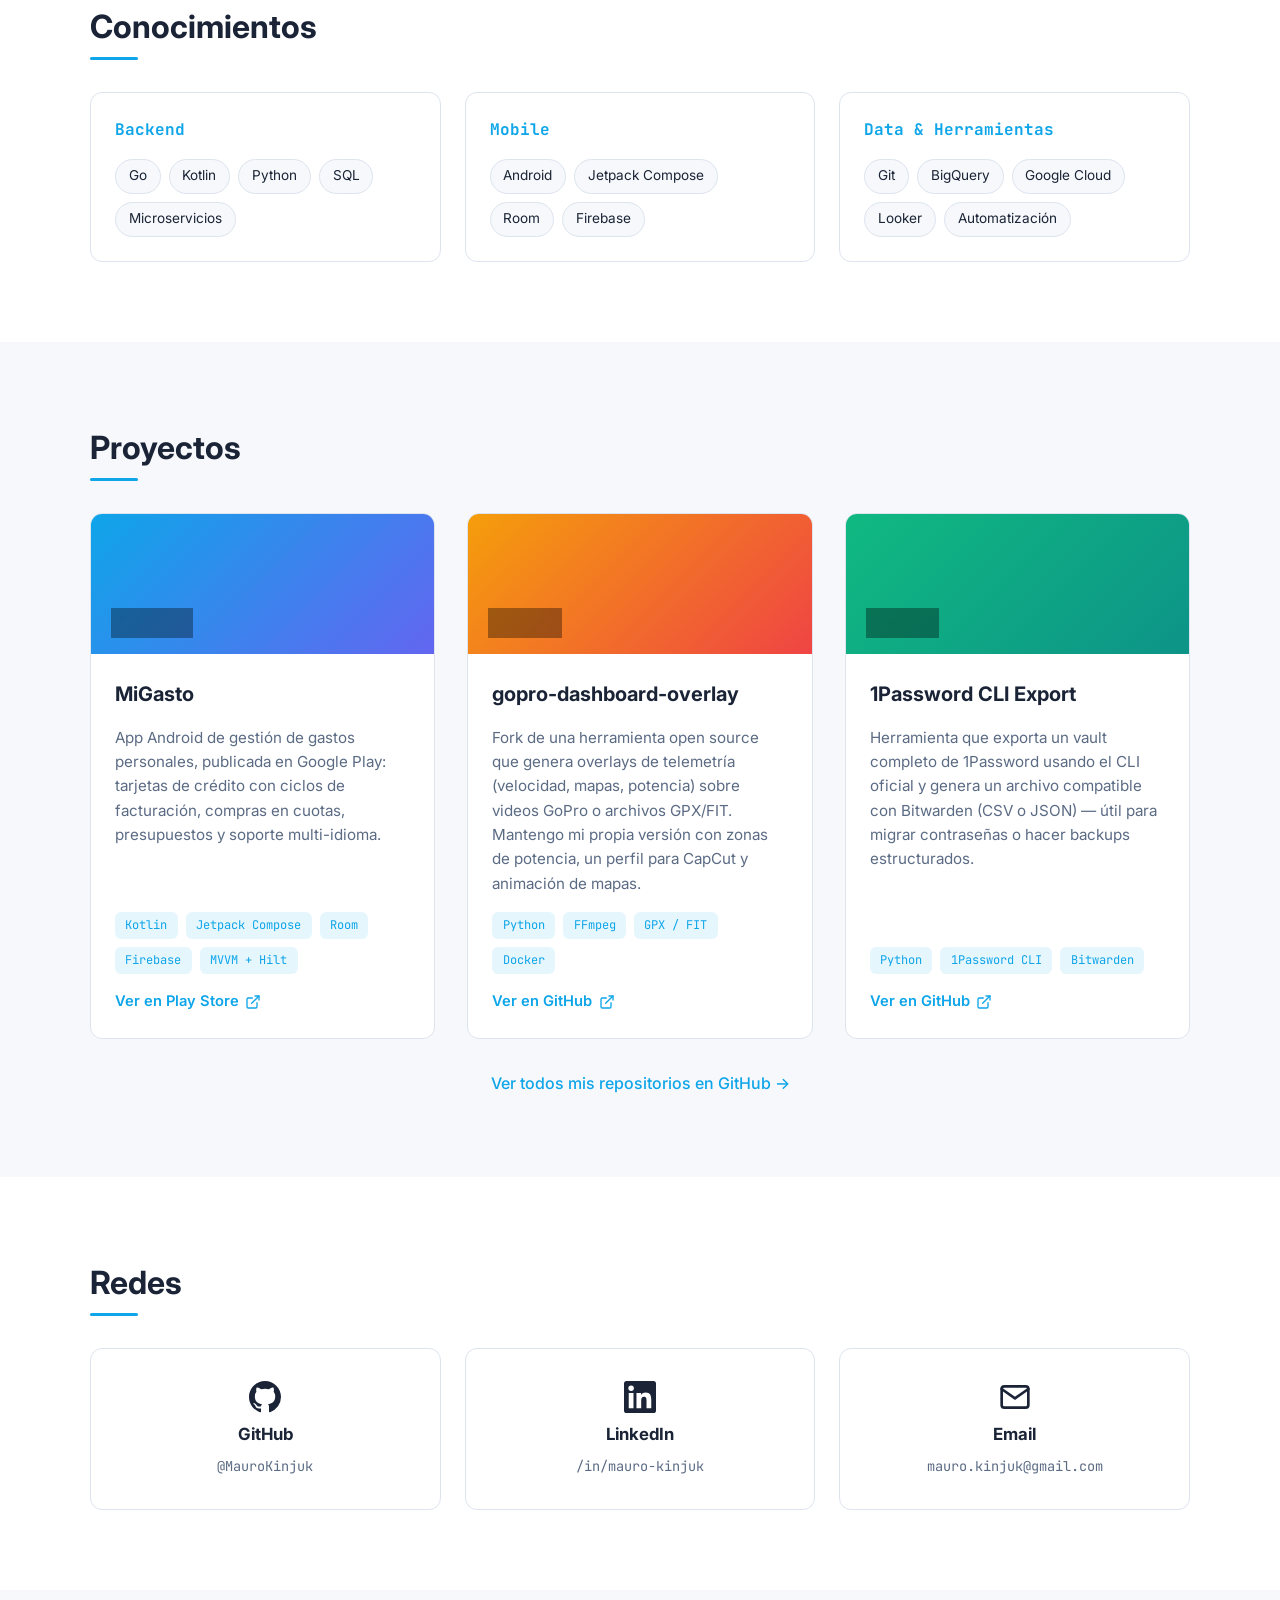
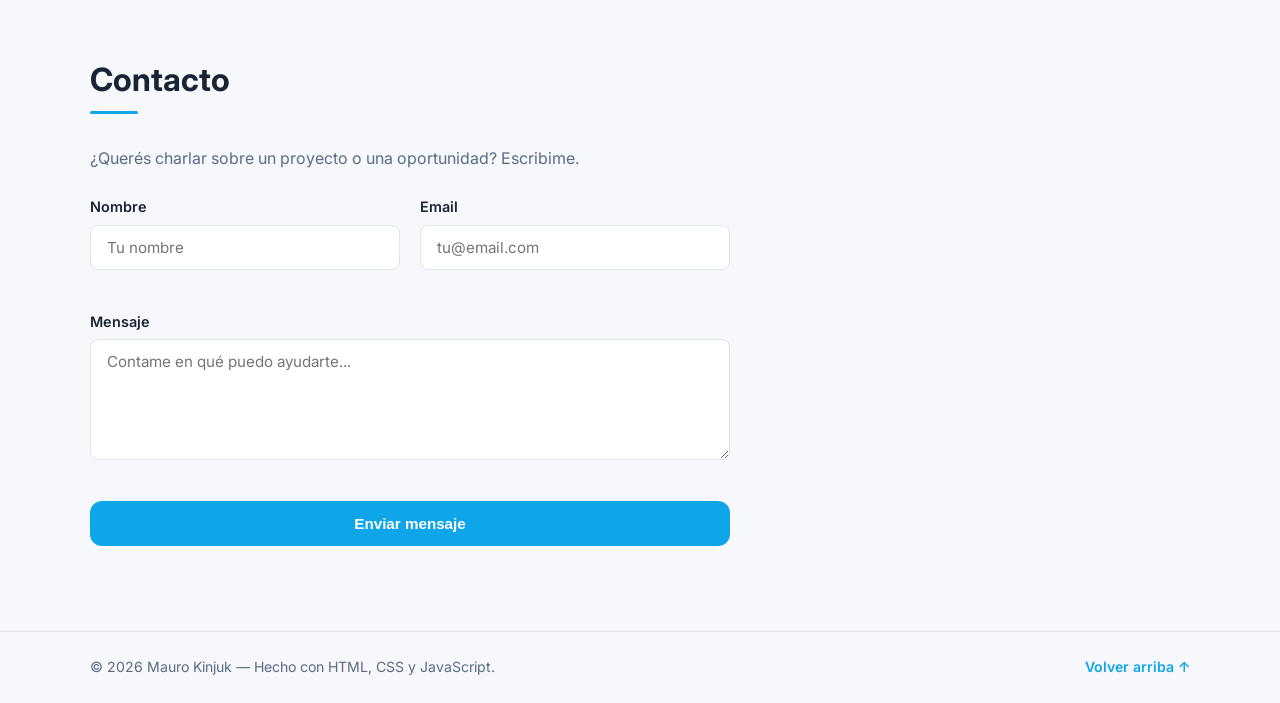
==== commit 0ebba4c7: "Add side navigation dots and cache-bust asset URLs Fixed side nav shows the current section as you s" ====
--- a/index.html
+++ b/index.html
@@ -8,7 +8,7 @@
   <link rel="preconnect" href="https://fonts.googleapis.com">
   <link rel="preconnect" href="https://fonts.gstatic.com" crossorigin>
   <link href="https://fonts.googleapis.com/css2?family=Inter:wght@400;500;600;700;800&family=JetBrains+Mono:wght@400;600&display=swap" rel="stylesheet">
-  <link rel="stylesheet" href="css/styles.css">
+  <link rel="stylesheet" href="css/styles.css?v=3">
   <link rel="icon" href="data:image/svg+xml,%3Csvg xmlns='http://www.w3.org/2000/svg' viewBox='0 0 100 100'%3E%3Crect width='100' height='100' rx='20' fill='%230ea5e9'/%3E%3Ctext x='50' y='68' font-size='52' font-family='monospace' font-weight='bold' fill='white' text-anchor='middle'%3EMK%3C/text%3E%3C/svg%3E">
   <script>
     (function () {
@@ -45,6 +45,16 @@
       </div>
     </nav>
   </header>
+
+  <!-- ======= NAVEGACION LATERAL (seccion actual) ======= -->
+  <nav class="side-nav" aria-label="Navegación por secciones">
+    <a href="#inicio" class="side-nav__dot active"><span class="side-nav__label">Inicio</span></a>
+    <a href="#sobre-mi" class="side-nav__dot"><span class="side-nav__label">Sobre mí</span></a>
+    <a href="#conocimientos" class="side-nav__dot"><span class="side-nav__label">Conocimientos</span></a>
+    <a href="#proyectos" class="side-nav__dot"><span class="side-nav__label">Proyectos</span></a>
+    <a href="#redes" class="side-nav__dot"><span class="side-nav__label">Redes</span></a>
+    <a href="#contacto" class="side-nav__dot"><span class="side-nav__label">Contacto</span></a>
+  </nav>
 
   <main>
     <!-- ======= HERO / PRESENTACION ======= -->
@@ -318,6 +328,6 @@
     </div>
   </footer>
 
-  <script src="js/main.js"></script>
+  <script src="js/main.js?v=3"></script>
 </body>
 </html>
--- a/css/styles.css
+++ b/css/styles.css
@@ -228,6 +228,62 @@
 
 @media (prefers-reduced-motion: reduce) {
   .scroll-indicator { animation: none; }
+}
+
+/* ======= NAV LATERAL (dots por seccion) ======= */
+.side-nav {
+  position: fixed;
+  right: 1.25rem;
+  top: 50%;
+  transform: translateY(-50%);
+  display: flex;
+  flex-direction: column;
+  gap: 1.1rem;
+  z-index: 90;
+}
+
+.side-nav__dot {
+  position: relative;
+  width: 10px;
+  height: 10px;
+  border-radius: 50%;
+  background: var(--border);
+  transition: background var(--transition), transform var(--transition);
+}
+
+.side-nav__dot:hover { background: var(--accent); }
+
+.side-nav__dot.active {
+  background: var(--accent);
+  transform: scale(1.5);
+  box-shadow: 0 0 10px rgba(14, 165, 233, 0.5);
+}
+
+.side-nav__label {
+  position: absolute;
+  right: 1.4rem;
+  top: 50%;
+  transform: translateY(-50%);
+  font-size: 0.75rem;
+  font-weight: 600;
+  color: var(--text);
+  background: var(--surface);
+  border: 1px solid var(--border);
+  padding: 0.2rem 0.65rem;
+  border-radius: 6px;
+  white-space: nowrap;
+  opacity: 0;
+  pointer-events: none;
+  transition: opacity var(--transition), transform var(--transition);
+}
+
+.side-nav__dot:hover .side-nav__label {
+  opacity: 1;
+  transform: translateY(-50%) translateX(-4px);
+}
+
+@media (max-width: 900px) {
+  .side-nav { display: none; }
 }
 
 .hero__container {
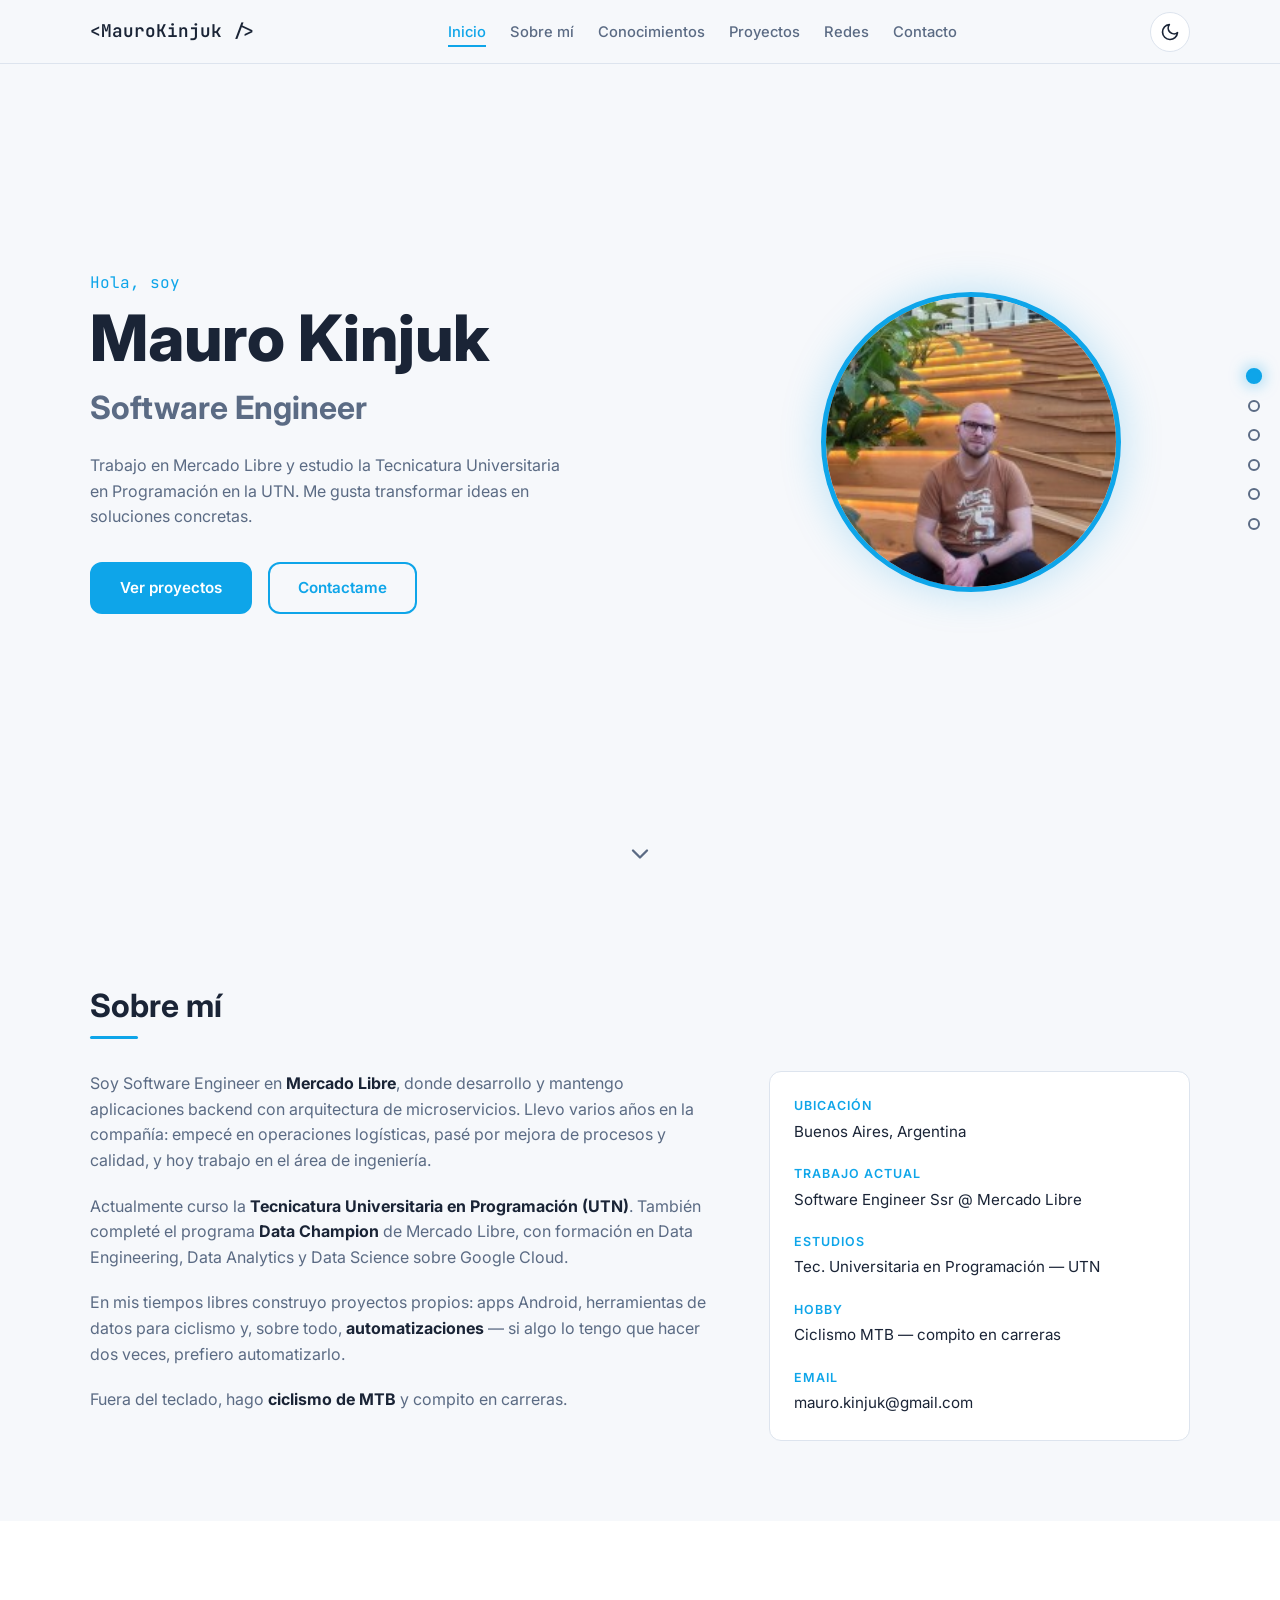
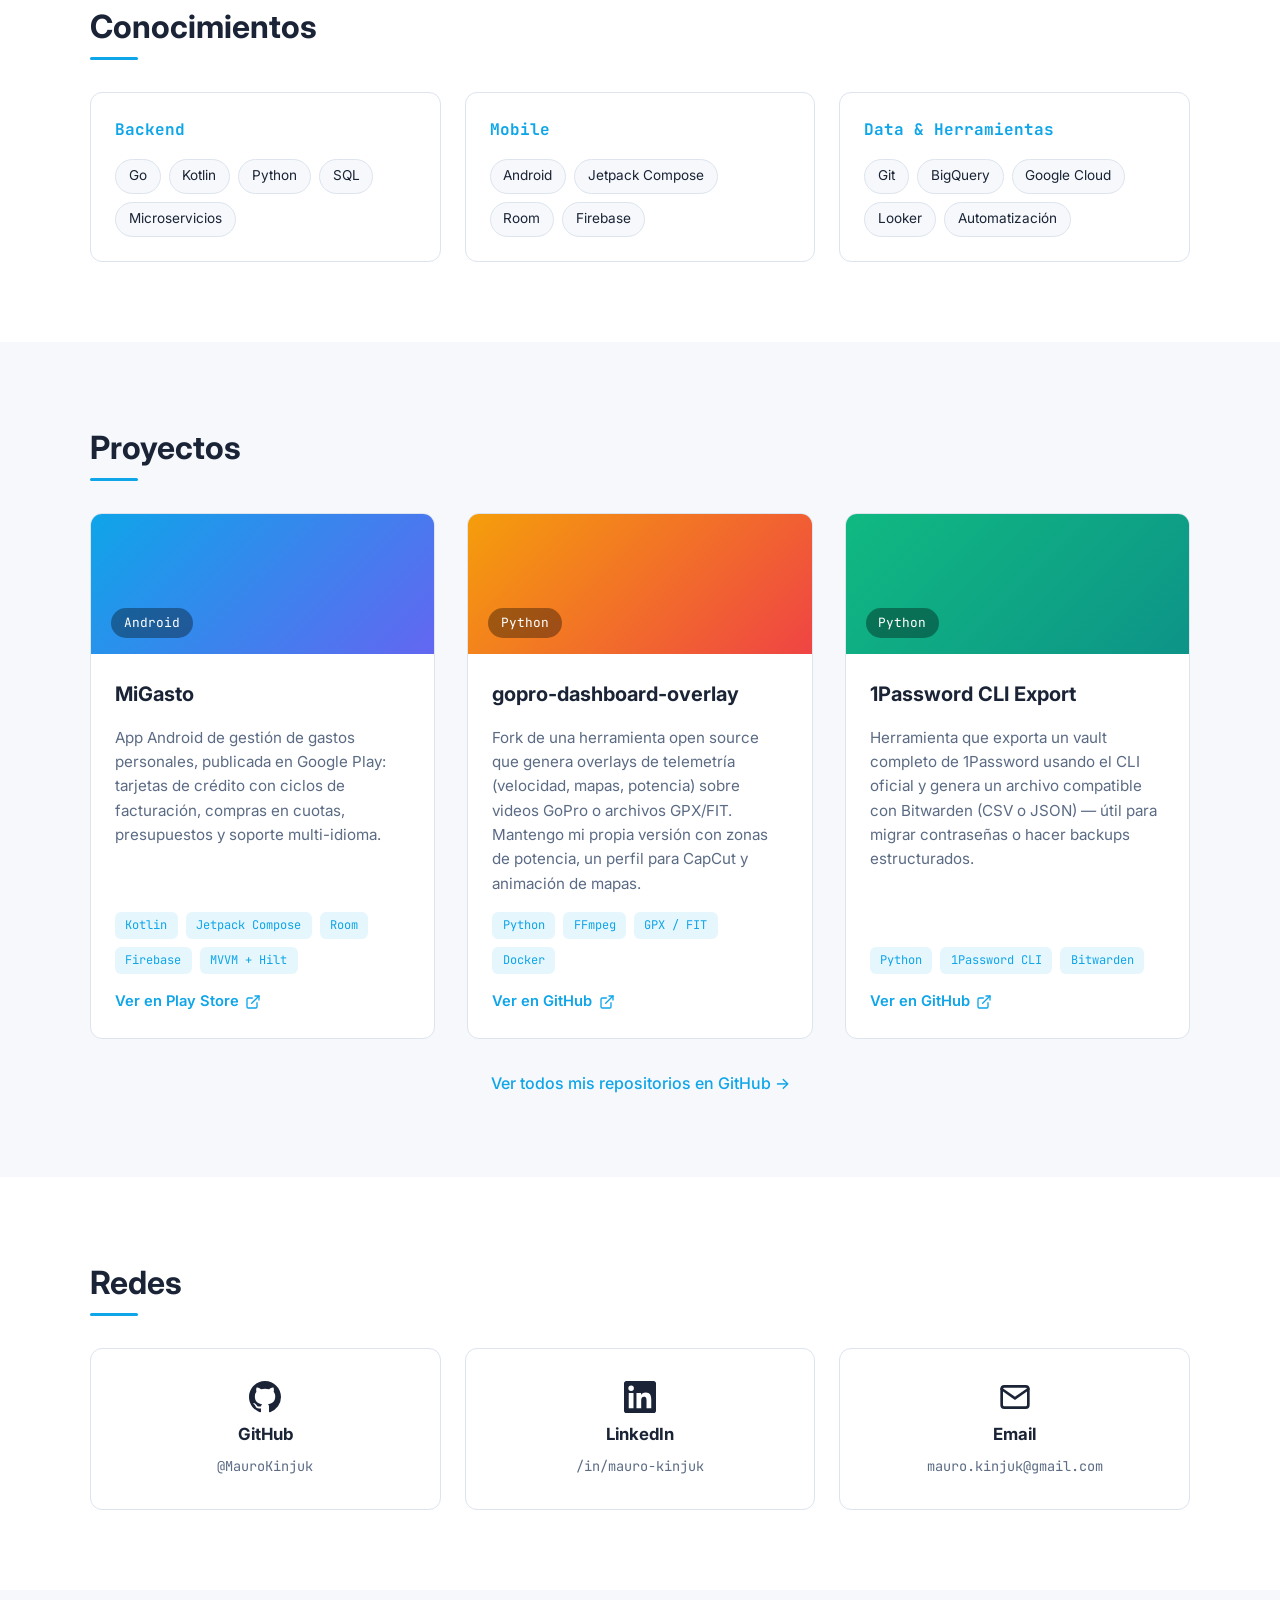
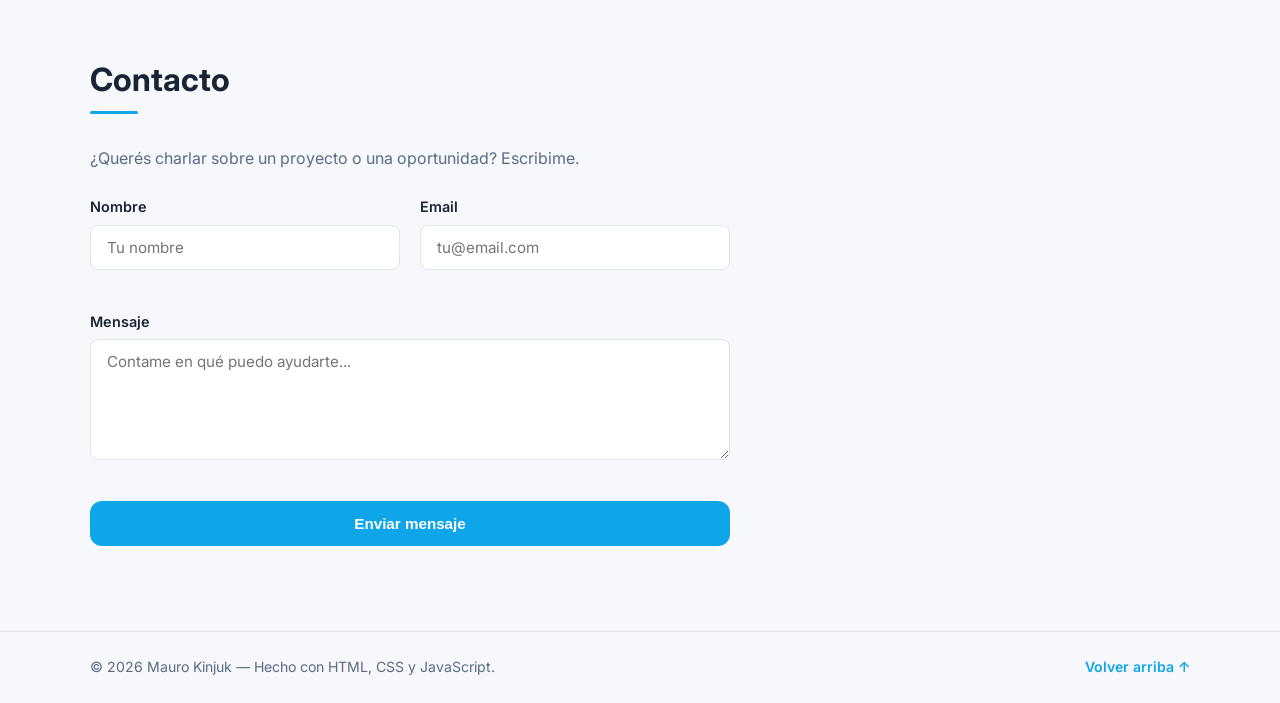
==== commit 56ec9820: "Make side nav dots more visible Ring style with muted border instead of barely-visible dark fill.  G" ====
--- a/index.html
+++ b/index.html
@@ -8,7 +8,7 @@
   <link rel="preconnect" href="https://fonts.googleapis.com">
   <link rel="preconnect" href="https://fonts.gstatic.com" crossorigin>
   <link href="https://fonts.googleapis.com/css2?family=Inter:wght@400;500;600;700;800&family=JetBrains+Mono:wght@400;600&display=swap" rel="stylesheet">
-  <link rel="stylesheet" href="css/styles.css?v=3">
+  <link rel="stylesheet" href="css/styles.css?v=4">
   <link rel="icon" href="data:image/svg+xml,%3Csvg xmlns='http://www.w3.org/2000/svg' viewBox='0 0 100 100'%3E%3Crect width='100' height='100' rx='20' fill='%230ea5e9'/%3E%3Ctext x='50' y='68' font-size='52' font-family='monospace' font-weight='bold' fill='white' text-anchor='middle'%3EMK%3C/text%3E%3C/svg%3E">
   <script>
     (function () {
@@ -328,6 +328,6 @@
     </div>
   </footer>
 
-  <script src="js/main.js?v=3"></script>
+  <script src="js/main.js?v=4"></script>
 </body>
 </html>
--- a/css/styles.css
+++ b/css/styles.css
@@ -244,19 +244,21 @@
 
 .side-nav__dot {
   position: relative;
-  width: 10px;
-  height: 10px;
+  width: 12px;
+  height: 12px;
   border-radius: 50%;
-  background: var(--border);
-  transition: background var(--transition), transform var(--transition);
-}
-
-.side-nav__dot:hover { background: var(--accent); }
+  border: 2px solid var(--text-muted);
+  background: transparent;
+  transition: all var(--transition);
+}
+
+.side-nav__dot:hover { border-color: var(--accent); }
 
 .side-nav__dot.active {
   background: var(--accent);
-  transform: scale(1.5);
-  box-shadow: 0 0 10px rgba(14, 165, 233, 0.5);
+  border-color: var(--accent);
+  transform: scale(1.35);
+  box-shadow: 0 0 12px rgba(14, 165, 233, 0.6);
 }
 
 .side-nav__label {
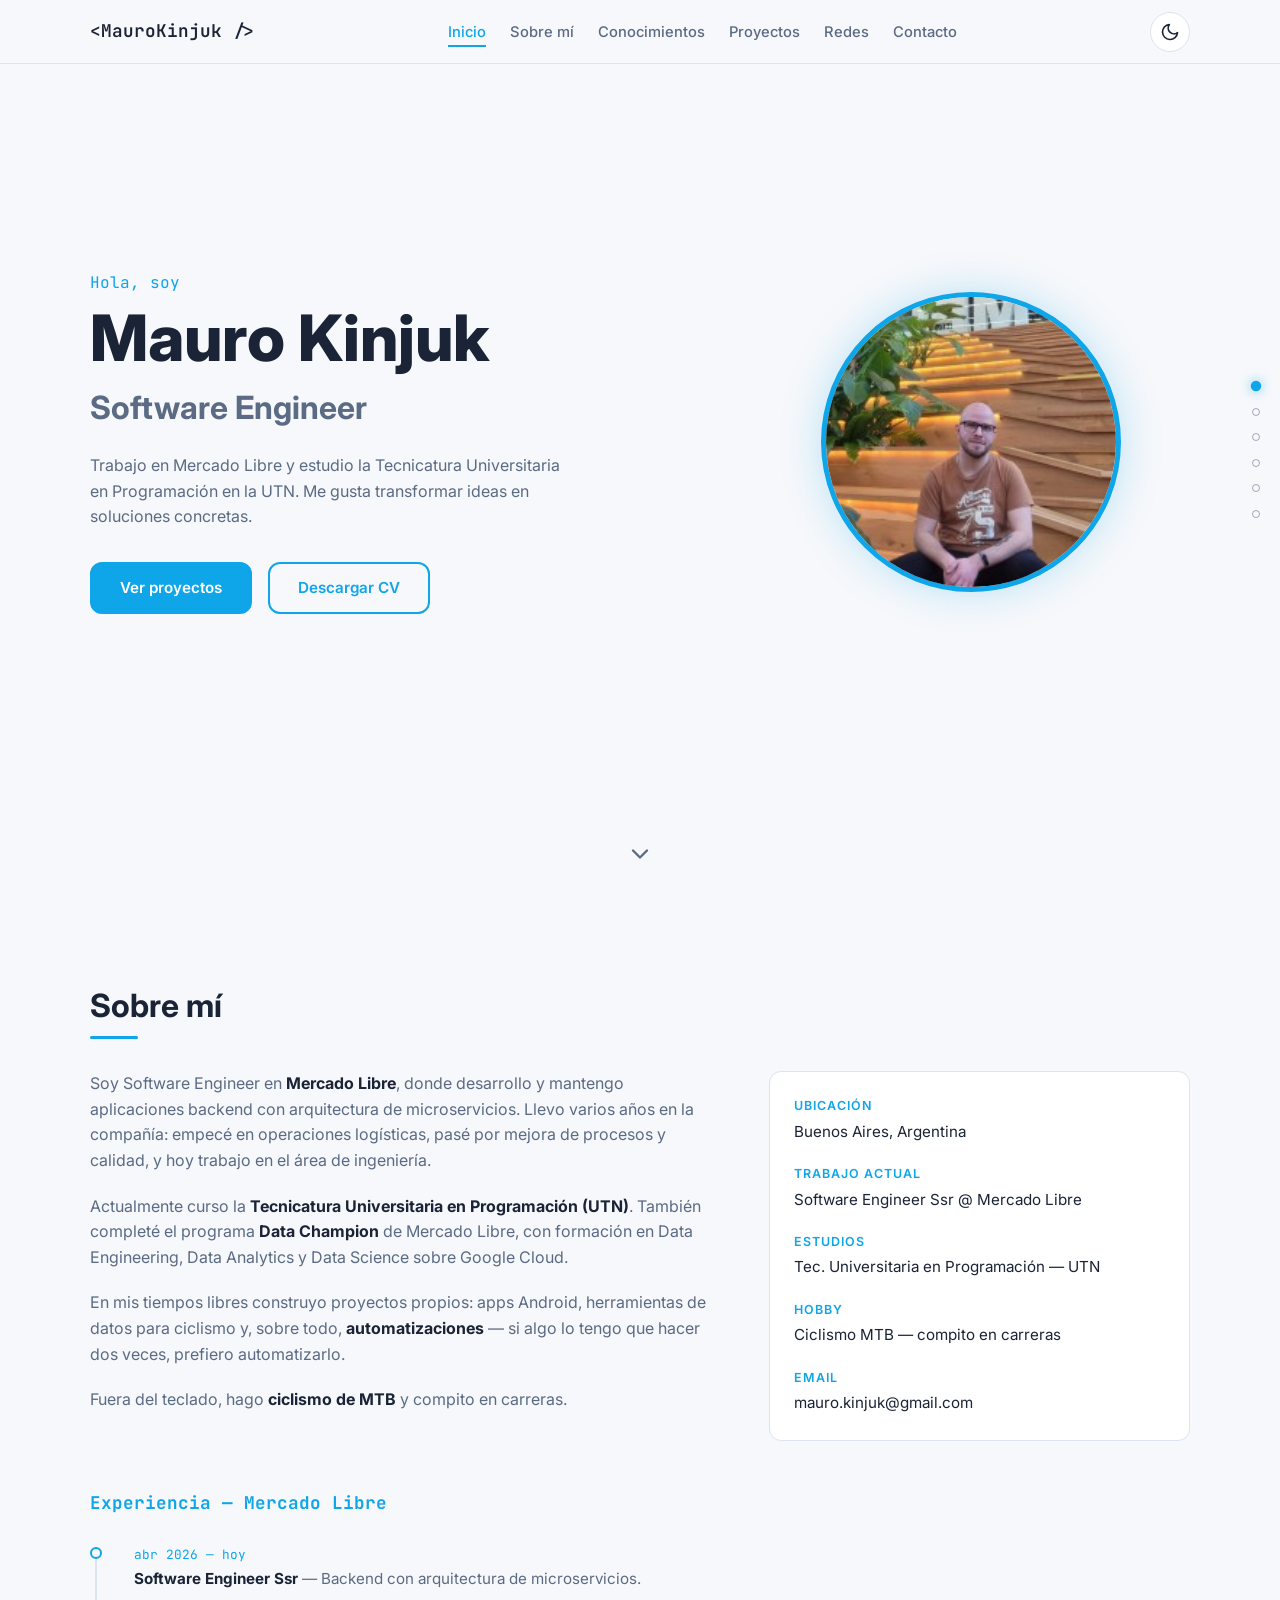
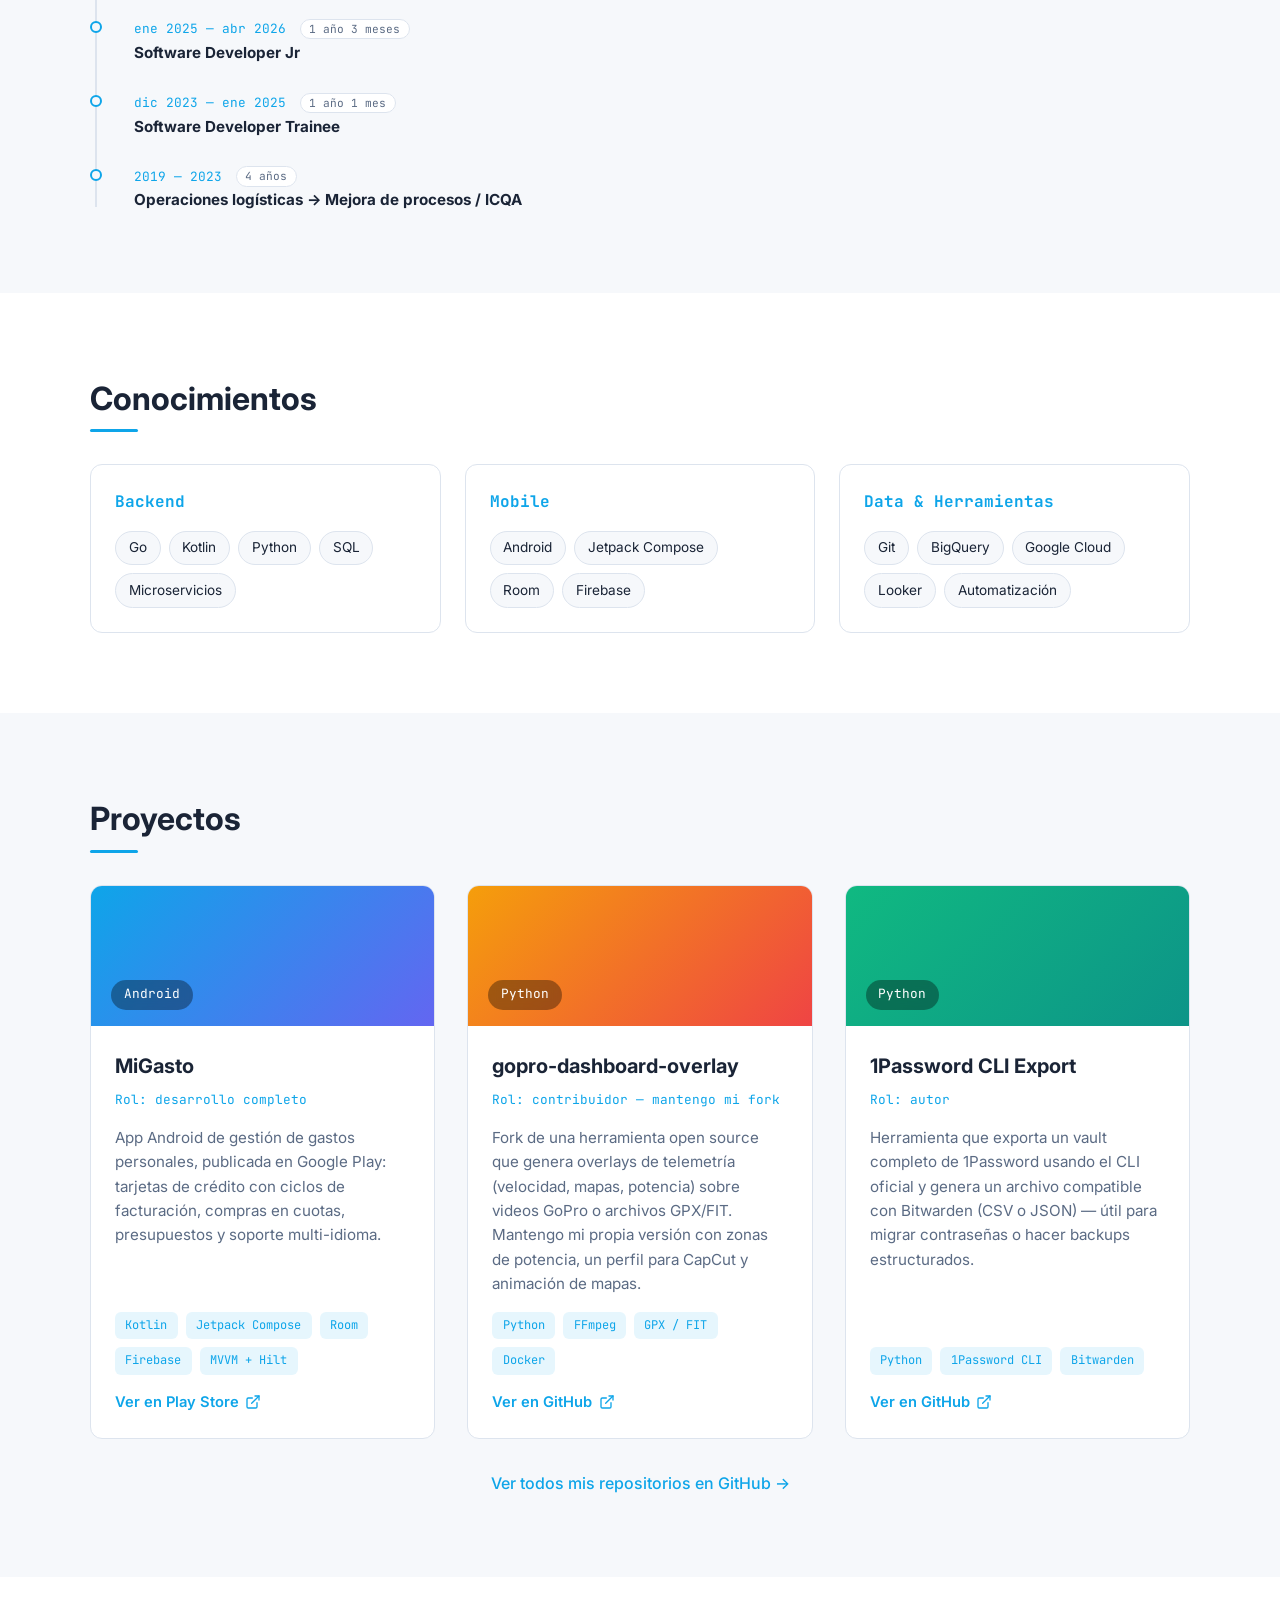
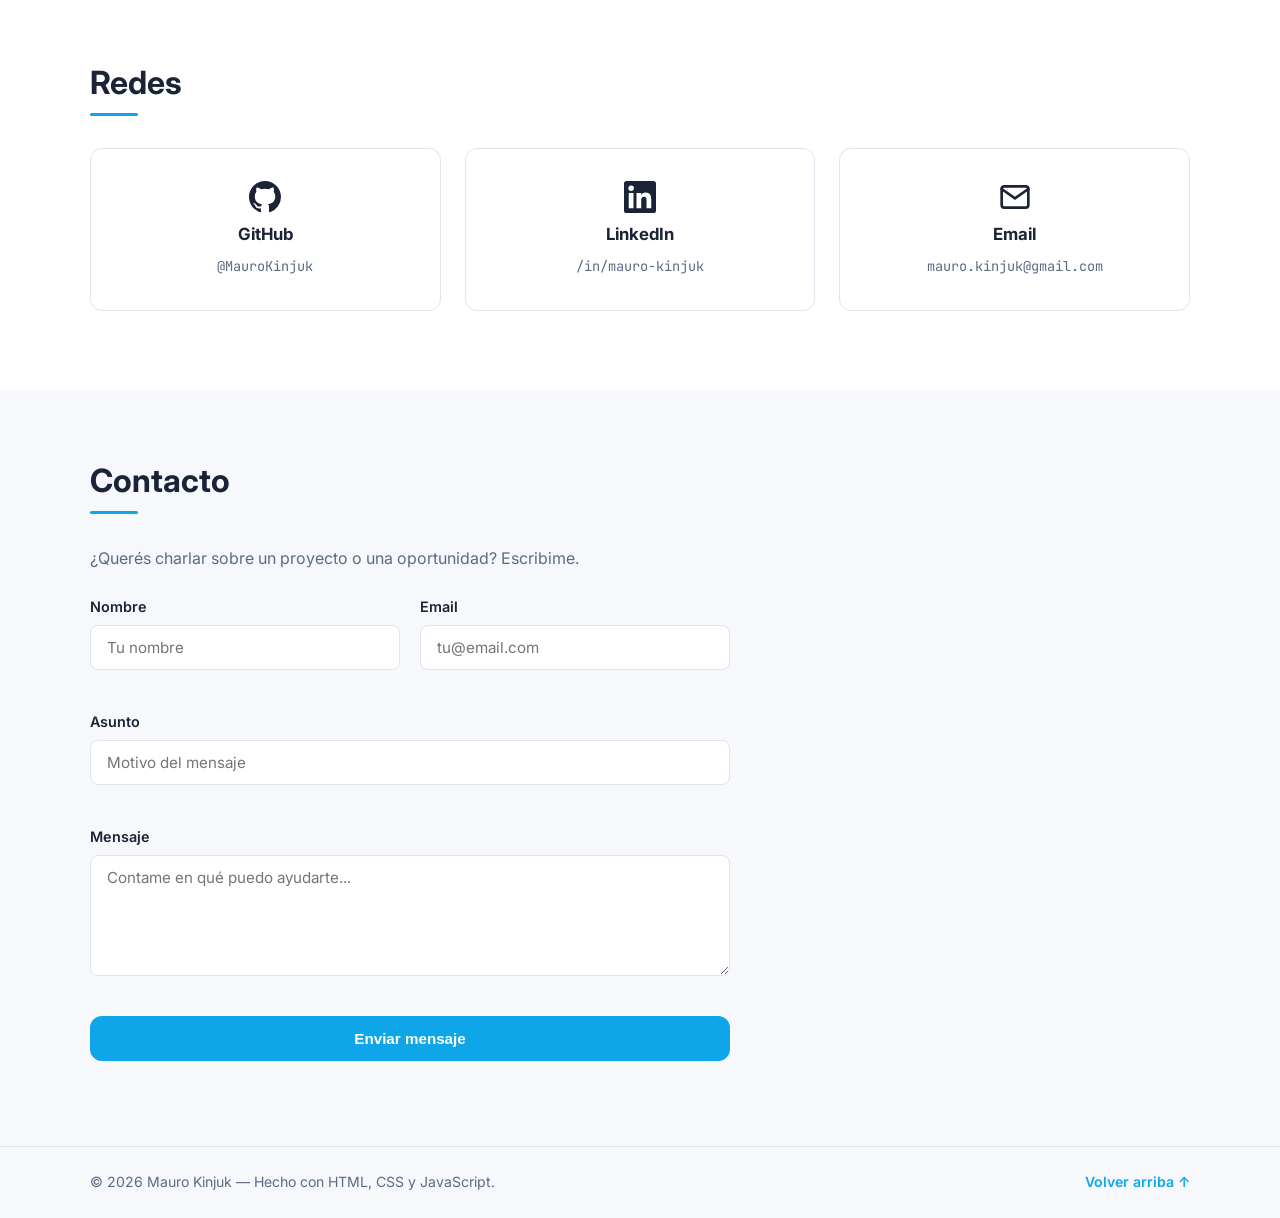
==== commit 07b05ae2: "Add experience timeline, CV download, Formspree contact and SEO tags - Timeline de experiencia en So" ====
--- a/index.html
+++ b/index.html
@@ -3,8 +3,19 @@
 <head>
   <meta charset="UTF-8">
   <meta name="viewport" content="width=device-width, initial-scale=1.0">
-  <meta name="description" content="Portfolio de Mauro Kinjuk — Software Developer en Mercado Libre. Backend, Android, Data.">
-  <title>Mauro Kinjuk | Portfolio</title>
+  <title>Mauro Kinjuk | Portfolio — Software Engineer</title>
+  <meta name="description" content="Portfolio de Mauro Kinjuk, Software Engineer en Mercado Libre. Proyectos, conocimientos y contacto.">
+  <meta name="keywords" content="Mauro Kinjuk, portfolio, software engineer, desarrollador, backend, Kotlin, Go, Python, Mercado Libre, UTN">
+  <meta name="robots" content="index, follow">
+  <meta name="author" content="Mauro Kinjuk">
+
+  <!-- Open Graph: preview al compartir el link -->
+  <meta property="og:type" content="website">
+  <meta property="og:title" content="Mauro Kinjuk | Portfolio — Software Engineer">
+  <meta property="og:description" content="Software Engineer en Mercado Libre. Proyectos, conocimientos y contacto.">
+  <meta property="og:url" content="https://maurokinjuk.github.io/">
+  <meta property="og:image" content="https://maurokinjuk.github.io/assets/profile.jpg">
+  <meta property="og:locale" content="es_AR">
   <link rel="preconnect" href="https://fonts.googleapis.com">
   <link rel="preconnect" href="https://fonts.gstatic.com" crossorigin>
   <link href="https://fonts.googleapis.com/css2?family=Inter:wght@400;500;600;700;800&family=JetBrains+Mono:wght@400;600&display=swap" rel="stylesheet">
@@ -71,7 +82,7 @@
           </p>
           <div class="hero__buttons">
             <a href="#proyectos" class="btn btn--primary">Ver proyectos</a>
-            <a href="#contacto" class="btn btn--outline">Contactame</a>
+            <a href="cv/mauro-kinjuk-cv.pdf" class="btn btn--outline" download>Descargar CV</a>
           </div>
         </div>
         <div class="hero__img">
@@ -136,6 +147,29 @@
             </li>
           </ul>
         </div>
+
+        <h3 class="timeline__title">Experiencia — Mercado Libre</h3>
+        <ol class="timeline">
+          <li class="timeline__item">
+            <span class="timeline__date">abr 2026 — hoy</span>
+            <p class="timeline__desc"><strong>Software Engineer Ssr</strong> — Backend con arquitectura de microservicios.</p>
+          </li>
+          <li class="timeline__item">
+            <span class="timeline__date">ene 2025 — abr 2026</span>
+            <span class="timeline__duration">1 año 3 meses</span>
+            <p class="timeline__desc"><strong>Software Developer Jr</strong></p>
+          </li>
+          <li class="timeline__item">
+            <span class="timeline__date">dic 2023 — ene 2025</span>
+            <span class="timeline__duration">1 año 1 mes</span>
+            <p class="timeline__desc"><strong>Software Developer Trainee</strong></p>
+          </li>
+          <li class="timeline__item">
+            <span class="timeline__date">2019 — 2023</span>
+            <span class="timeline__duration">4 años</span>
+            <p class="timeline__desc"><strong>Operaciones logísticas → Mejora de procesos / ICQA</strong></p>
+          </li>
+        </ol>
       </div>
     </section>
 
@@ -189,6 +223,7 @@
             </div>
             <div class="project-card__body">
               <h3 class="project-card__title">MiGasto</h3>
+              <p class="project-card__role">Rol: desarrollo completo</p>
               <p class="project-card__description">
                 App Android de gestión de gastos personales, publicada en
                 Google Play: tarjetas de crédito con ciclos de facturación,
@@ -214,6 +249,7 @@
             </div>
             <div class="project-card__body">
               <h3 class="project-card__title">gopro-dashboard-overlay</h3>
+              <p class="project-card__role">Rol: contribuidor — mantengo mi fork</p>
               <p class="project-card__description">
                 Fork de una herramienta open source que genera overlays de
                 telemetría (velocidad, mapas, potencia) sobre videos GoPro
@@ -239,6 +275,7 @@
             </div>
             <div class="project-card__body">
               <h3 class="project-card__title">1Password CLI Export</h3>
+              <p class="project-card__role">Rol: autor</p>
               <p class="project-card__description">
                 Herramienta que exporta un vault completo de 1Password usando
                 el CLI oficial y genera un archivo compatible con Bitwarden
@@ -295,7 +332,7 @@
       <div class="container">
         <h2 class="section__title">Contacto</h2>
         <p class="contact__intro">¿Querés charlar sobre un proyecto o una oportunidad? Escribime.</p>
-        <form class="contact-form" id="contact-form" novalidate>
+        <form class="contact-form" id="contact-form" action="https://formspree.io/f/maendkwl" method="POST" novalidate>
           <div class="form-row">
             <div class="form-field">
               <label for="nombre">Nombre</label>
@@ -307,6 +344,11 @@
               <input type="email" id="email" name="email" placeholder="tu@email.com" required>
               <span class="form-error" id="error-email"></span>
             </div>
+          </div>
+          <div class="form-field">
+            <label for="asunto">Asunto</label>
+            <input type="text" id="asunto" name="asunto" placeholder="Motivo del mensaje" required>
+            <span class="form-error" id="error-asunto"></span>
           </div>
           <div class="form-field">
             <label for="mensaje">Mensaje</label>
--- a/css/styles.css
+++ b/css/styles.css
@@ -244,21 +244,23 @@
 
 .side-nav__dot {
   position: relative;
-  width: 12px;
-  height: 12px;
+  width: 8px;
+  height: 8px;
   border-radius: 50%;
-  border: 2px solid var(--text-muted);
+  border: 1.5px solid var(--text-muted);
   background: transparent;
+  opacity: 0.55;
   transition: all var(--transition);
 }
 
-.side-nav__dot:hover { border-color: var(--accent); }
+.side-nav__dot:hover { border-color: var(--accent); opacity: 1; }
 
 .side-nav__dot.active {
   background: var(--accent);
   border-color: var(--accent);
-  transform: scale(1.35);
-  box-shadow: 0 0 12px rgba(14, 165, 233, 0.6);
+  opacity: 1;
+  transform: scale(1.3);
+  box-shadow: 0 0 8px rgba(14, 165, 233, 0.6);
 }
 
 .side-nav__label {
@@ -375,6 +377,73 @@
 .fact__value { color: var(--text); font-size: 0.95rem; }
 .fact__link:hover { text-decoration: underline; }
 
+/* ======= TIMELINE (sobre mi) ======= */
+.timeline__title {
+  font-size: 1.1rem;
+  margin: 3rem 0 1.5rem;
+  font-family: var(--font-mono);
+  color: var(--accent);
+}
+
+.timeline {
+  position: relative;
+  padding-left: 1.75rem;
+  list-style: none;
+  display: flex;
+  flex-direction: column;
+  gap: 1.5rem;
+}
+
+.timeline::before {
+  content: '';
+  position: absolute;
+  left: 5px;
+  top: 6px;
+  bottom: 6px;
+  width: 2px;
+  background: var(--border);
+}
+
+.timeline__item {
+  position: relative;
+  padding-left: 1rem;
+}
+
+.timeline__item::before {
+  content: '';
+  position: absolute;
+  left: -1.75rem;
+  top: 6px;
+  width: 12px;
+  height: 12px;
+  border-radius: 50%;
+  background: var(--bg);
+  border: 2px solid var(--accent);
+}
+
+.timeline__date {
+  font-family: var(--font-mono);
+  font-size: 0.8rem;
+  color: var(--accent);
+}
+
+.timeline__duration {
+  font-family: var(--font-mono);
+  font-size: 0.7rem;
+  color: var(--text-muted);
+  background: var(--surface);
+  border: 1px solid var(--border);
+  padding: 0.15rem 0.55rem;
+  border-radius: 999px;
+  margin-left: 0.6rem;
+}
+
+.timeline__desc {
+  color: var(--text-muted);
+  font-size: 0.95rem;
+}
+.timeline__desc strong { color: var(--text); }
+
 /* ======= CONOCIMIENTOS ======= */
 .skills {
   display: grid;
@@ -481,6 +550,13 @@
 }
 
 .project-card__title { font-size: 1.25rem; }
+
+.project-card__role {
+  font-family: var(--font-mono);
+  font-size: 0.8rem;
+  color: var(--accent);
+  margin-top: -0.5rem;
+}
 
 .project-card__description {
   color: var(--text-muted);
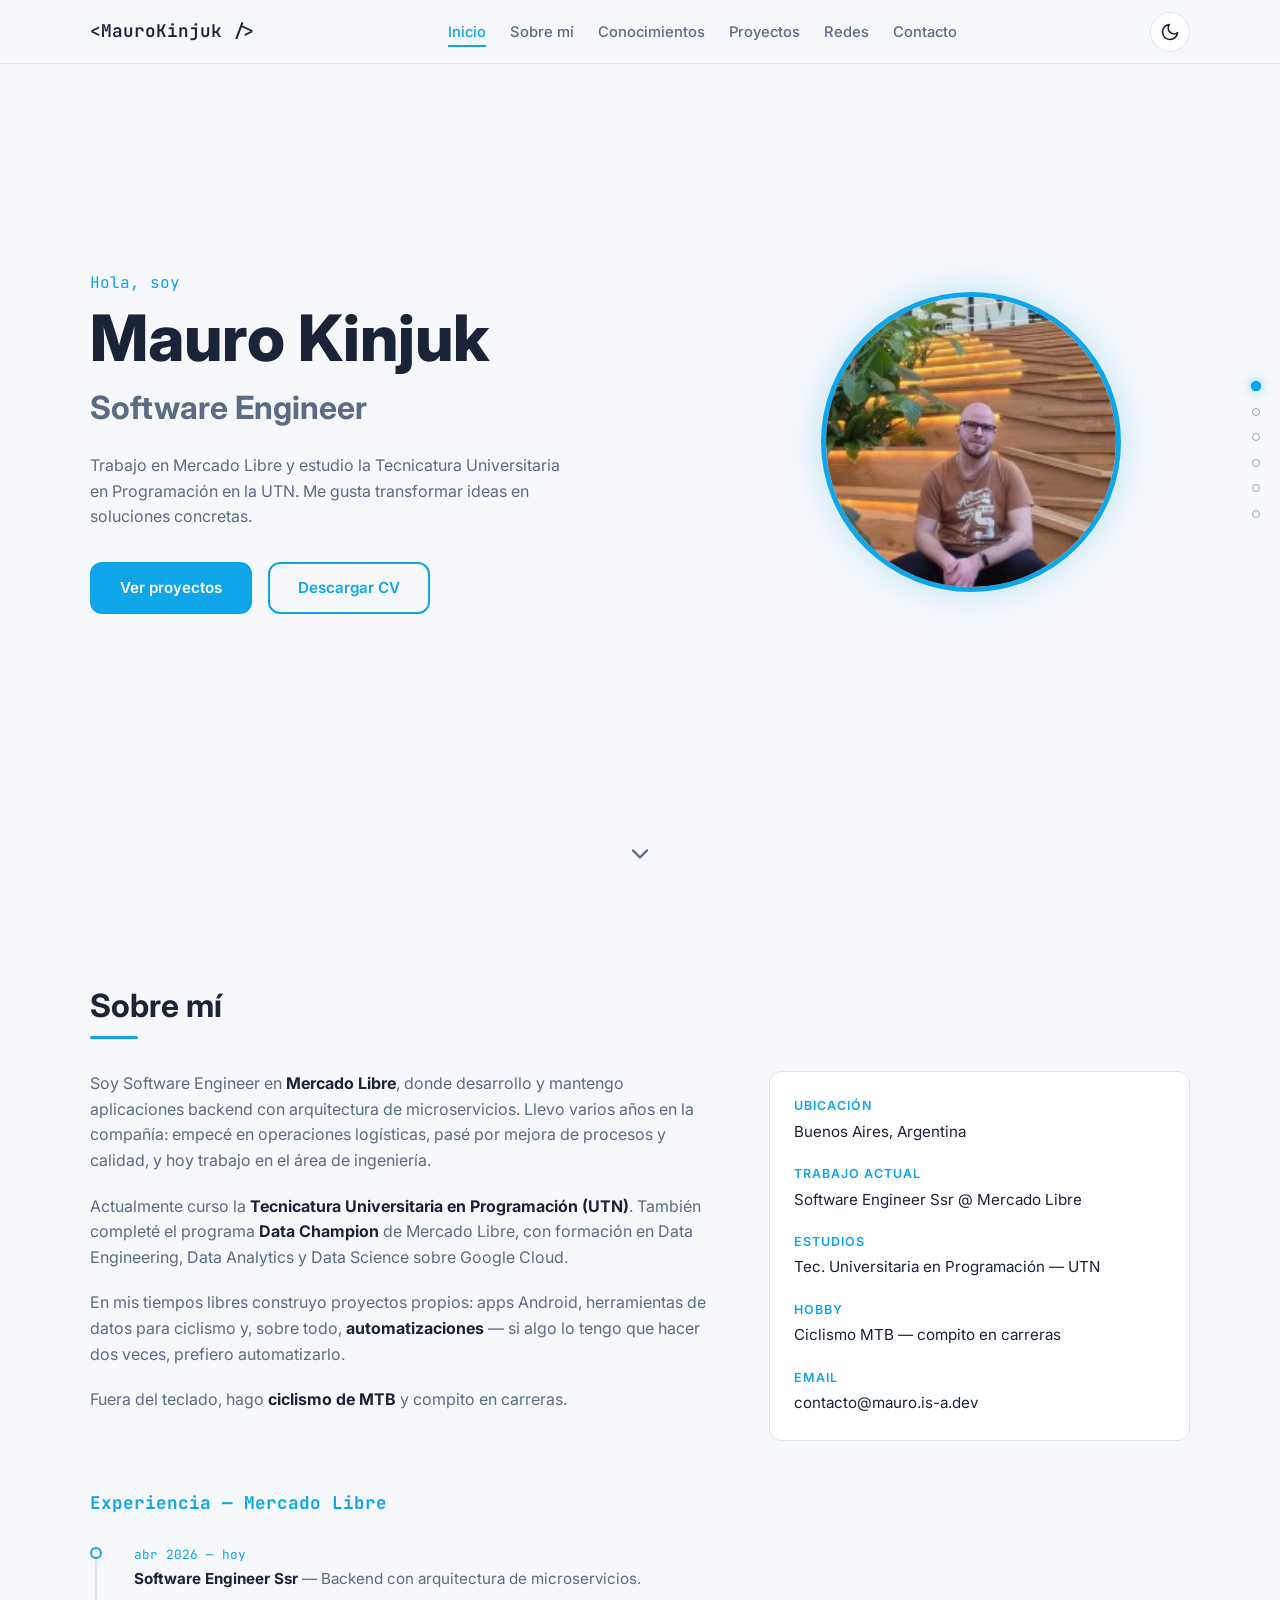
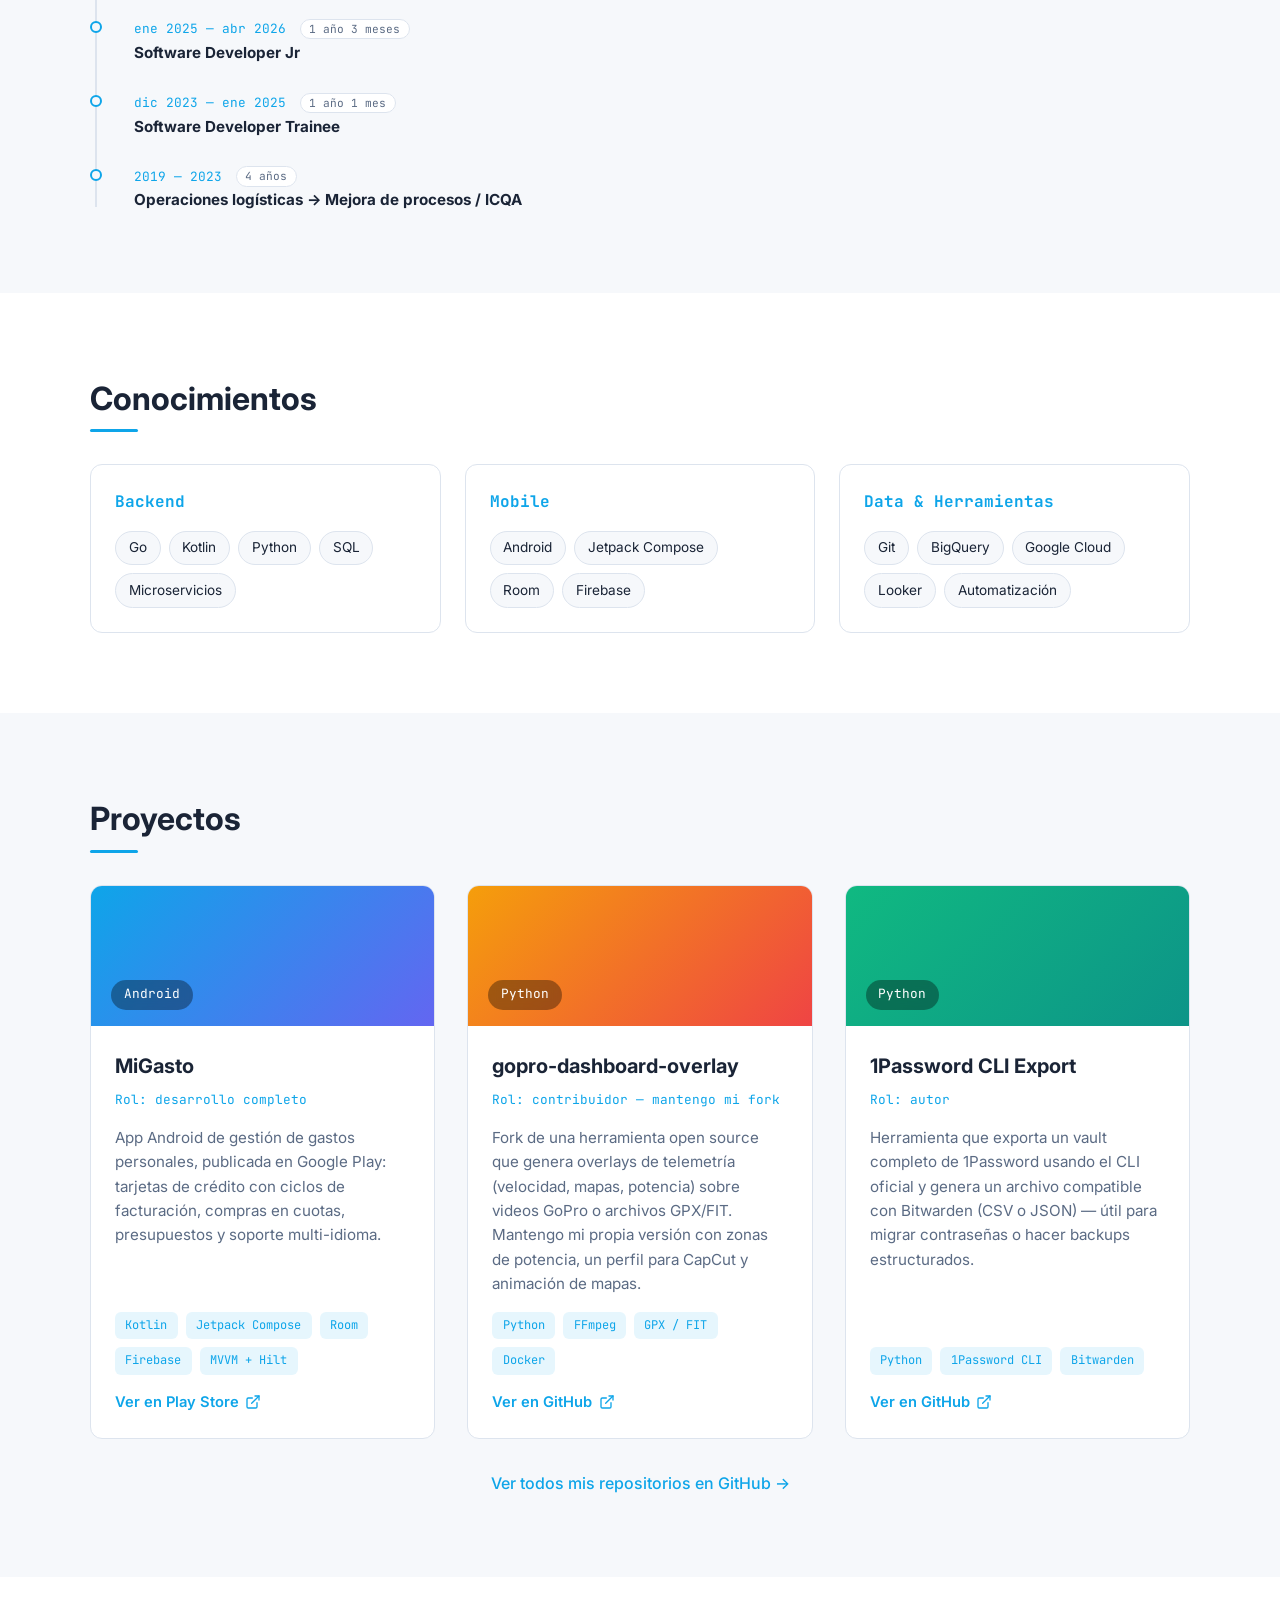
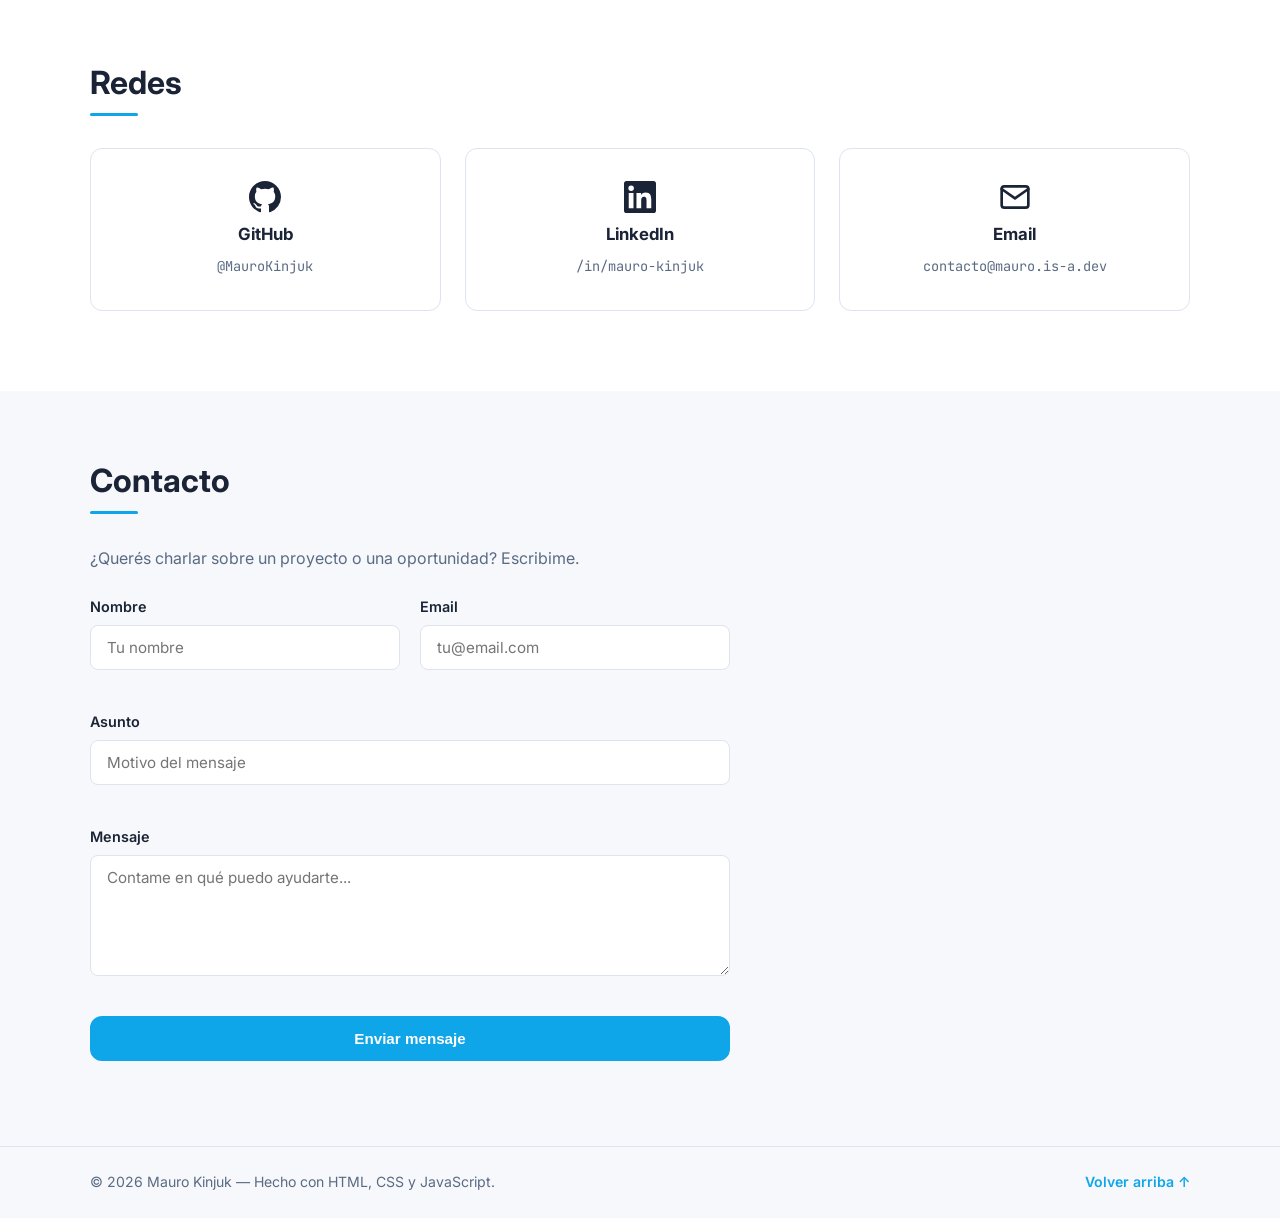
==== commit 1793ae2a: "contacto: gmail → contacto@mauro.is-a.dev" ====
--- a/index.html
+++ b/index.html
@@ -143,7 +143,7 @@
             </li>
             <li>
               <span class="fact__label">Email</span>
-              <a class="fact__value fact__link" href="mailto:mauro.kinjuk@gmail.com">mauro.kinjuk@gmail.com</a>
+              <a class="fact__value fact__link" href="mailto:contacto@mauro.is-a.dev">contacto@mauro.is-a.dev</a>
             </li>
           </ul>
         </div>
@@ -318,10 +318,10 @@
             <span class="social-card__name">LinkedIn</span>
             <span class="social-card__user">/in/mauro-kinjuk</span>
           </a>
-          <a class="social-card" href="mailto:mauro.kinjuk@gmail.com">
+          <a class="social-card" href="mailto:contacto@mauro.is-a.dev">
             <svg xmlns="http://www.w3.org/2000/svg" width="32" height="32" viewBox="0 0 24 24" fill="none" stroke="currentColor" stroke-width="2" stroke-linecap="round" stroke-linejoin="round"><path d="M4 4h16c1.1 0 2 .9 2 2v12c0 1.1-.9 2-2 2H4c-1.1 0-2-.9-2-2V6c0-1.1.9-2 2-2z"/><polyline points="22,6 12,13 2,6"/></svg>
             <span class="social-card__name">Email</span>
-            <span class="social-card__user">mauro.kinjuk@gmail.com</span>
+            <span class="social-card__user">contacto@mauro.is-a.dev</span>
           </a>
         </div>
       </div>
